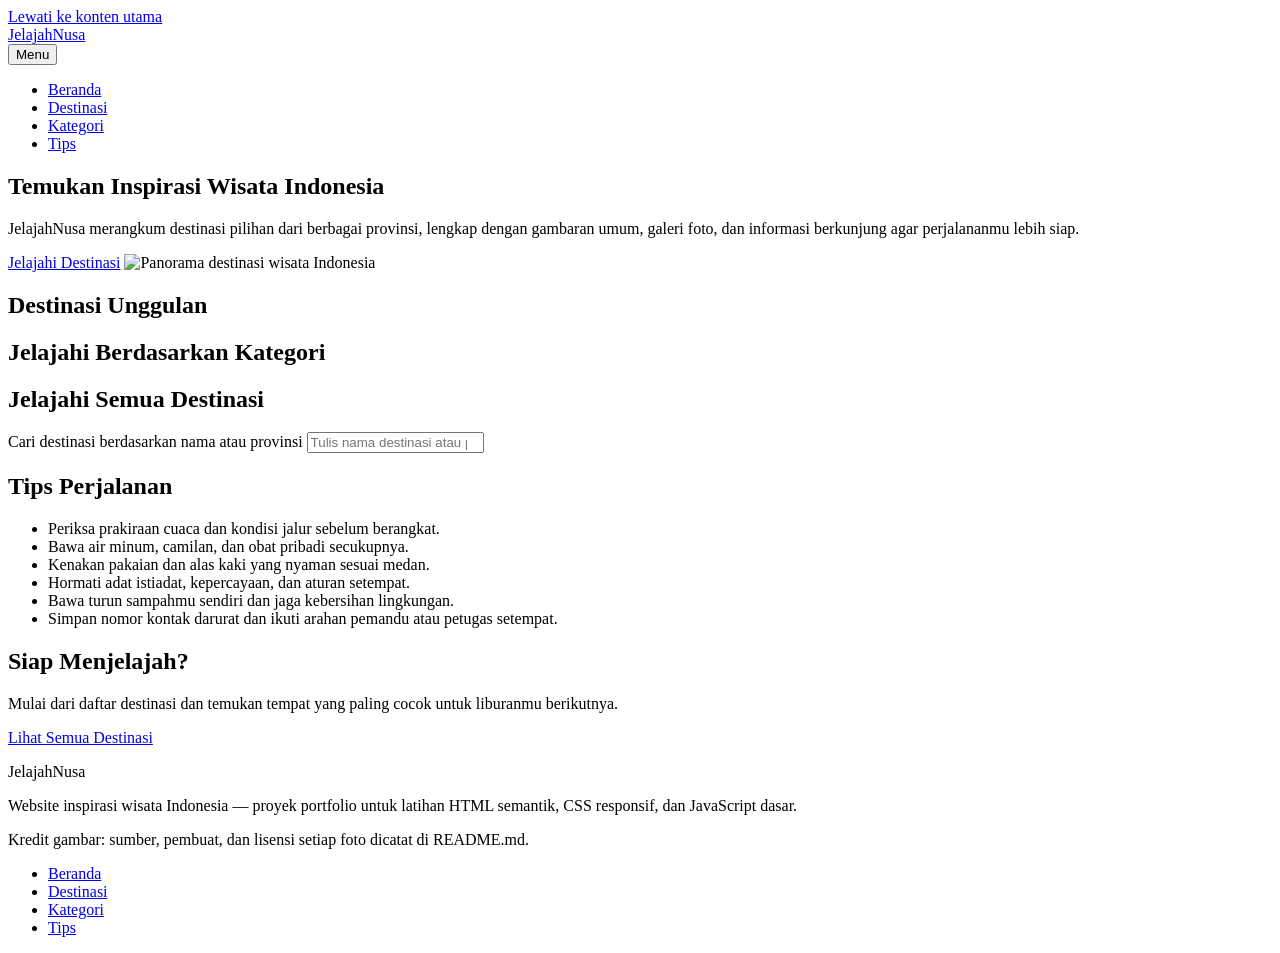
==== index.html @ 57bd0e8d "add css and js" ====
<!DOCTYPE html>
<html lang="id">
<head>
  <meta charset="UTF-8">
  <meta name="viewport" content="width=device-width, initial-scale=1">
  <title>JelajahNusa — Inspirasi Wisata Indonesia</title>
  <meta name="description" content="JelajahNusa adalah website inspirasi wisata Indonesia. Jelajahi enam destinasi pilihan, cari berdasarkan nama atau provinsi, lalu buka halaman detailnya.">
  <link rel="preconnect" href="https://fonts.googleapis.com">
  <link rel="preconnect" href="https://fonts.gstatic.com" crossorigin>
  <link href="https://fonts.googleapis.com/css2?family=Inter:wght@400;500;600&amp;family=Plus+Jakarta+Sans:wght@600;700;800&amp;display=swap" rel="stylesheet">
  <link rel="stylesheet" href="css/style.css">
</head>
<body>
  <a class="skip-link" href="#main-content">Lewati ke konten utama</a>

  <!-- ===== Header + Navigation ===== -->
  <header class="site-header">
    <a class="site-logo" href="index.html">JelajahNusa</a>

    <nav class="site-nav" aria-label="Navigasi utama">
      <button type="button" class="menu-toggle" id="menu-toggle" aria-expanded="false" aria-controls="site-menu">
        Menu
      </button>

      <ul class="site-menu" id="site-menu">
        <li><a href="index.html">Beranda</a></li>
        <li><a href="#destinasi">Destinasi</a></li>
        <li><a href="#kategori">Kategori</a></li>
        <li><a href="#tips">Tips</a></li>
      </ul>
    </nav>
  </header>

  <main id="main-content">
    <noscript>
      <p>JavaScript tidak aktif, sehingga kartu destinasi, kategori, pencarian, dan filter tidak dapat ditampilkan. Konten lain di halaman ini tetap dapat dibaca.</p>
    </noscript>

    <!-- ===== 1. Hero ===== -->
    <section class="hero" id="hero">
      <h1>Temukan Inspirasi Wisata Indonesia</h1>
      <p>JelajahNusa merangkum destinasi pilihan dari berbagai provinsi, lengkap dengan gambaran umum, galeri foto, dan informasi berkunjung agar perjalananmu lebih siap.</p>
      <a class="btn btn-primary" href="#destinasi">Jelajahi Destinasi</a>
      <!-- TODO: ganti dengan gambar hero asli (sumber & lisensi dicatat di README) saat aset tersedia -->
      <img class="hero-image" src="assets/images/hero-jelajahnusa.jpg" alt="Panorama destinasi wisata Indonesia" width="1600" height="900">
    </section>

    <!-- ===== 2. Featured Destinations ===== -->
    <section class="featured" id="featured">
      <h2>Destinasi Unggulan</h2>
      <!-- 3 kartu destinasi unggulan dirender oleh js/main.js dari data.js -->
      <div class="card-grid" id="featured-grid"></div>
    </section>

    <!-- ===== 3. Explore by Category ===== -->
    <section class="categories" id="kategori">
      <h2>Jelajahi Berdasarkan Kategori</h2>
      <!-- Tombol kategori dirender oleh js/main.js dari data.js; memilih kategori menerapkan filter pada #destinasi -->
      <ul class="category-list" id="category-list"></ul>
    </section>

    <!-- ===== 4. Explore All Destinations ===== -->
    <section class="destinations" id="destinasi">
      <h2>Jelajahi Semua Destinasi</h2>

      <form class="search-form" id="search-form" role="search" aria-label="Pencarian destinasi">
        <label for="search-input">Cari destinasi berdasarkan nama atau provinsi</label>
        <input type="search" id="search-input" name="q" placeholder="Tulis nama destinasi atau provinsi" autocomplete="off">
      </form>

      <!-- Tombol filter kategori + tombol "Semua" dirender oleh js/main.js dari data.js -->
      <ul class="filter-list" id="filter-list"></ul>

      <p class="result-count" id="result-count" aria-live="polite"></p>

      <!-- 6 kartu destinasi dirender oleh js/main.js dari data.js -->
      <div class="card-grid" id="destination-grid"></div>

      <div class="empty-state" id="empty-state" hidden>
        <p>Tidak ada destinasi yang cocok dengan pencarian atau filter kamu. Coba kata kunci lain atau atur ulang pencarian dan filter.</p>
        <button type="button" class="btn btn-secondary" id="reset-filters">Atur Ulang Pencarian dan Filter</button>
      </div>
    </section>

    <!-- ===== 5. Travel Tips ===== -->
    <section class="tips" id="tips">
      <h2>Tips Perjalanan</h2>
      <ul class="tips-list">
        <li>Periksa prakiraan cuaca dan kondisi jalur sebelum berangkat.</li>
        <li>Bawa air minum, camilan, dan obat pribadi secukupnya.</li>
        <li>Kenakan pakaian dan alas kaki yang nyaman sesuai medan.</li>
        <li>Hormati adat istiadat, kepercayaan, dan aturan setempat.</li>
        <li>Bawa turun sampahmu sendiri dan jaga kebersihan lingkungan.</li>
        <li>Simpan nomor kontak darurat dan ikuti arahan pemandu atau petugas setempat.</li>
      </ul>
    </section>

    <!-- ===== 6. Call-to-Action ===== -->
    <section class="cta">
      <h2>Siap Menjelajah?</h2>
      <p>Mulai dari daftar destinasi dan temukan tempat yang paling cocok untuk liburanmu berikutnya.</p>
      <a class="btn btn-primary" href="#destinasi">Lihat Semua Destinasi</a>
    </section>
  </main>

  <!-- ===== Footer ===== -->
  <footer class="site-footer">
    <p class="footer-brand">JelajahNusa</p>
    <p>Website inspirasi wisata Indonesia — proyek portfolio untuk latihan HTML semantik, CSS responsif, dan JavaScript dasar.</p>
    <p>Kredit gambar: sumber, pembuat, dan lisensi setiap foto dicatat di README.md.</p>

    <nav class="footer-nav" aria-label="Navigasi footer">
      <ul>
        <li><a href="index.html">Beranda</a></li>
        <li><a href="#destinasi">Destinasi</a></li>
        <li><a href="#kategori">Kategori</a></li>
        <li><a href="#tips">Tips</a></li>
      </ul>
    </nav>
  </footer>

  <script src="js/data.js"></script>
  <script src="js/main.js"></script>
</body>
</html>
---- css/style.css ----
/* ==========================================================================
   JelajahNusa — css/style.css
   TAHAP FONDASI HTML: file ini masih placeholder (belum ada styling).

   Seluruh styling akan diimplementasikan pada tahap CSS:
   token warna & font (PRD 13.1–13.2), layout & container (13.3),
   komponen (13.4), responsif 3 breakpoint (FR-029–FR-031),
   focus state, skip link, dan prefers-reduced-motion (NFR-007, NFR-015).
   ========================================================================== */
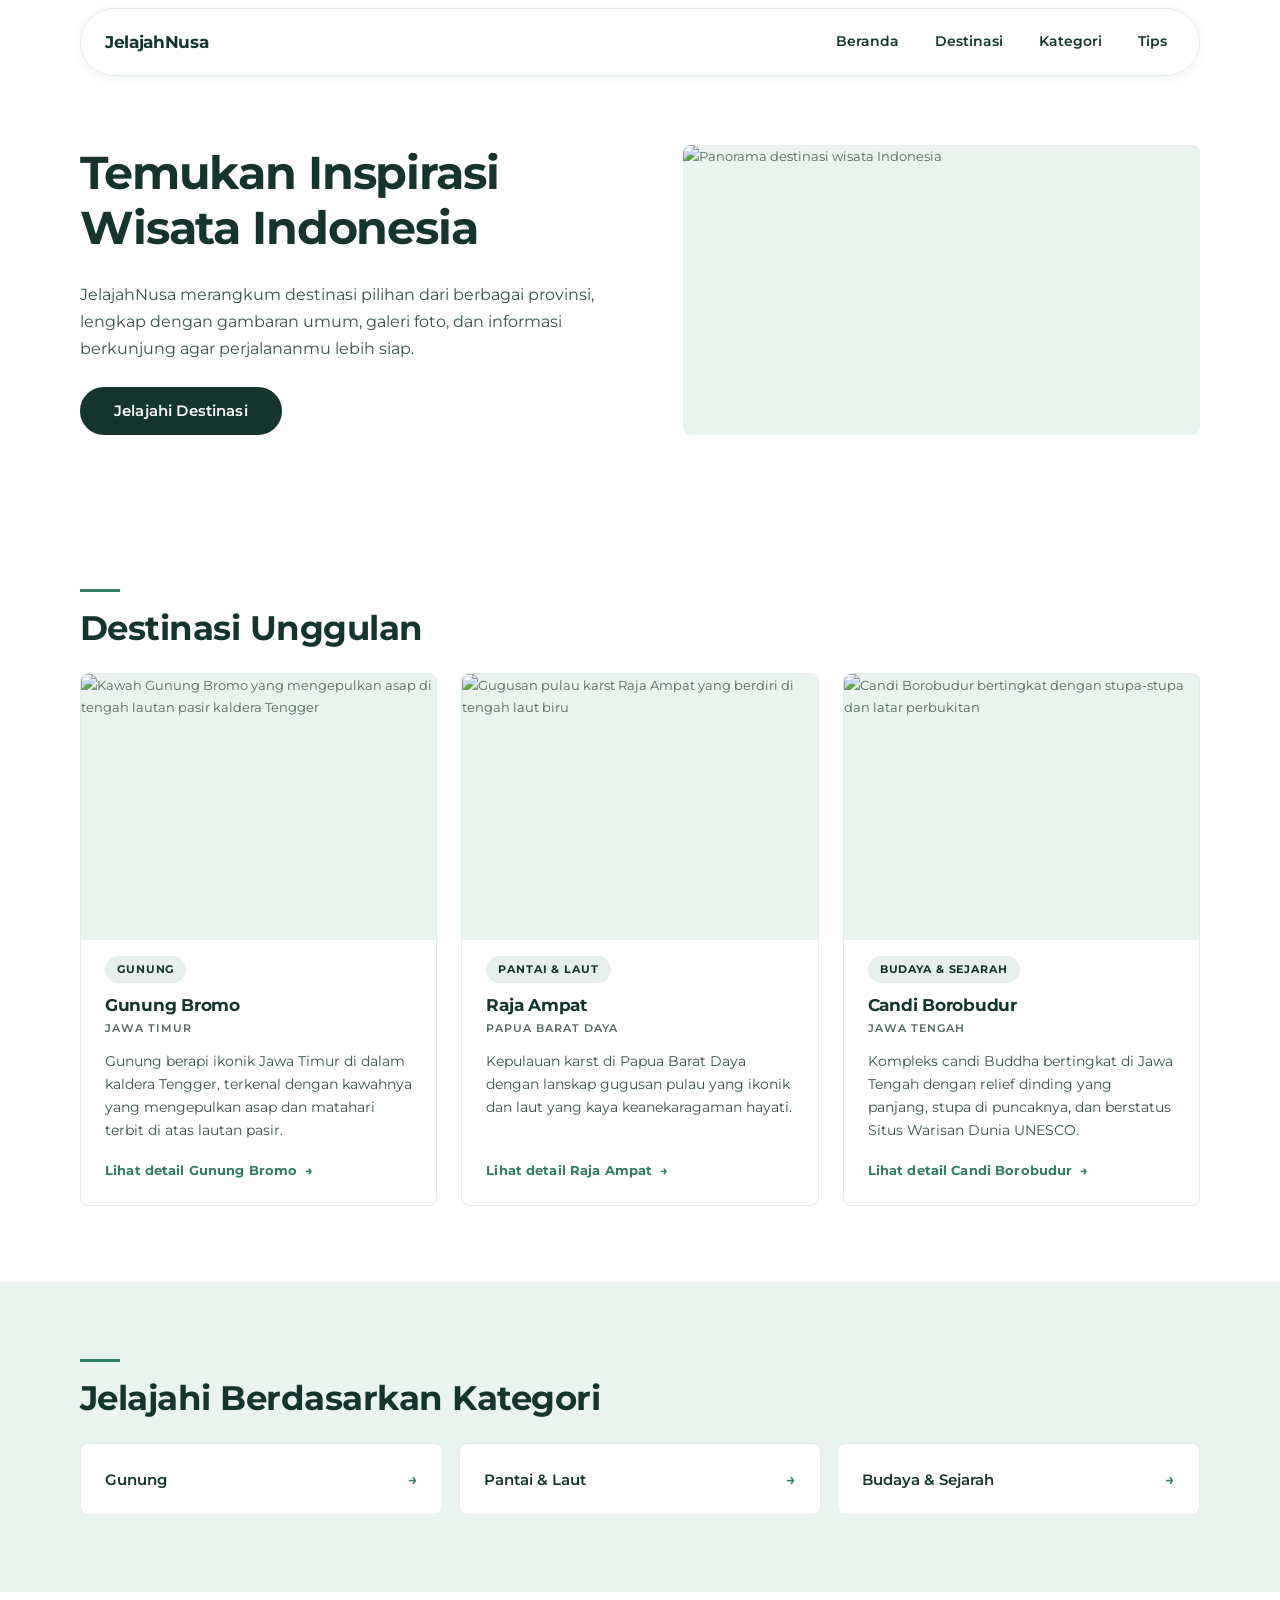
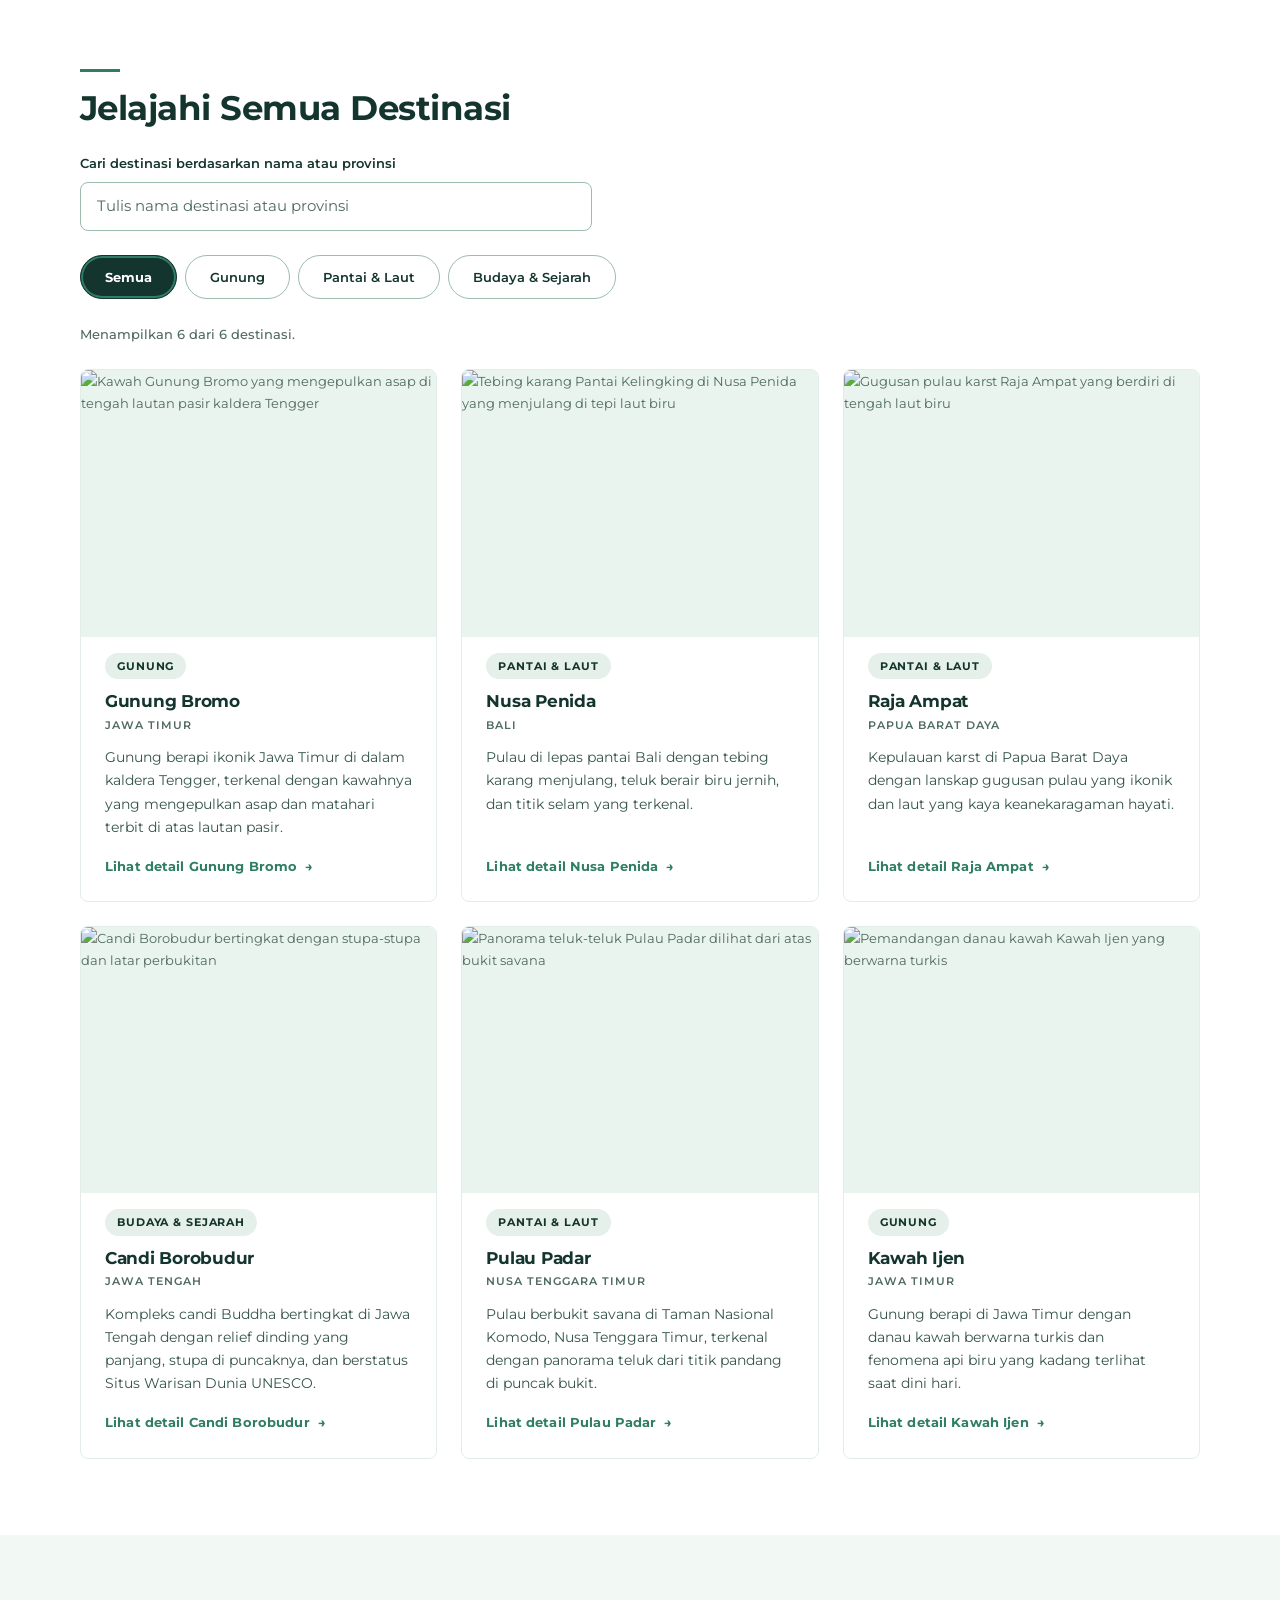
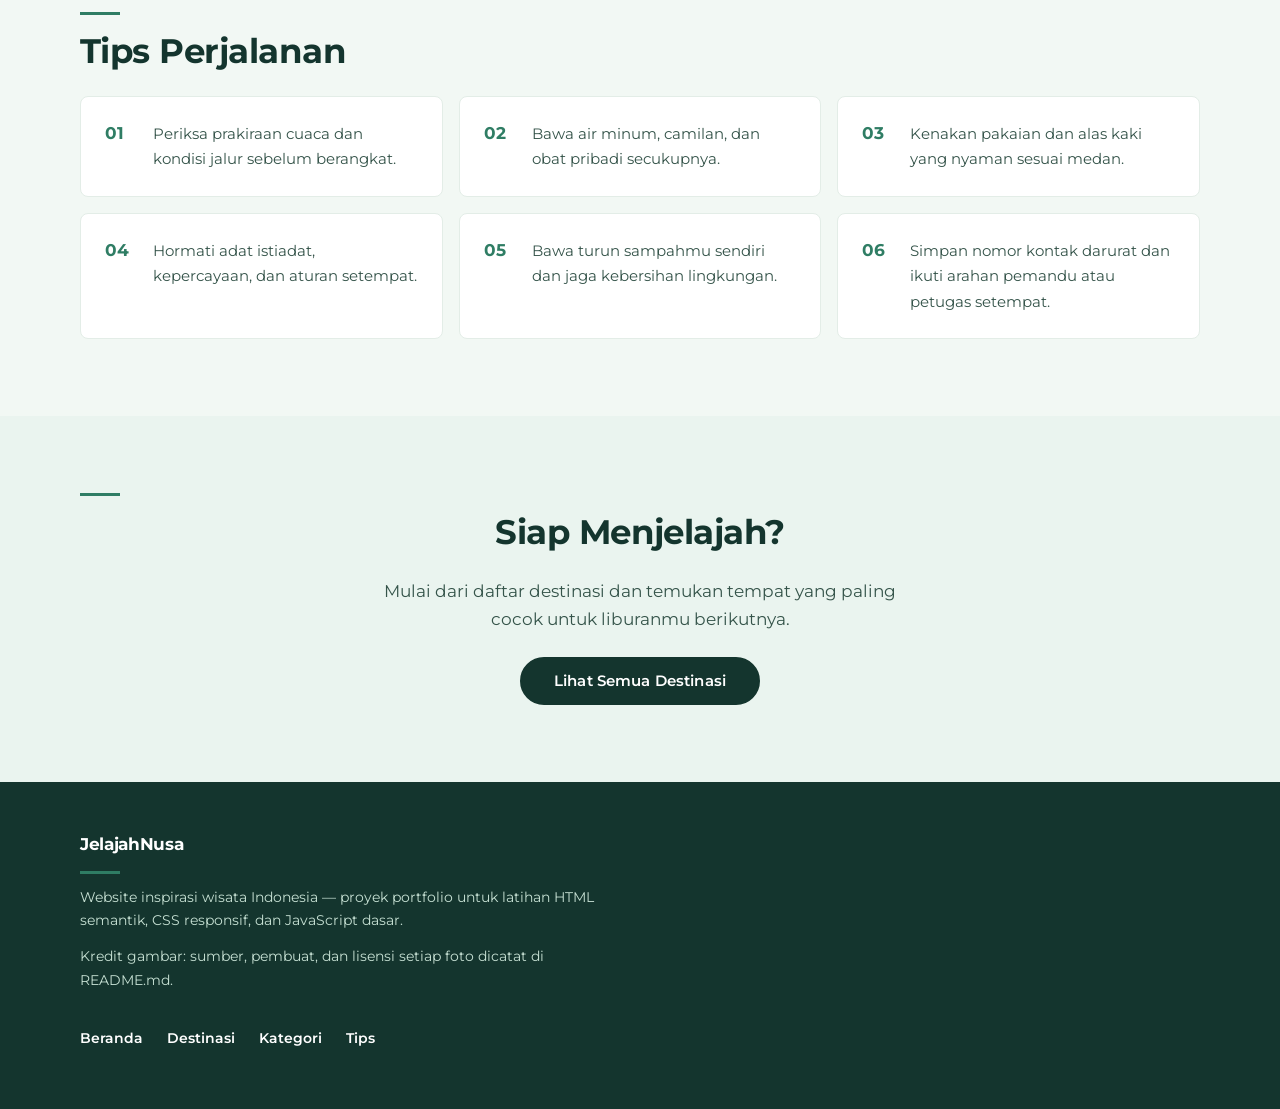
==== commit 37de9887: "add feature" ====
--- a/index.html
+++ b/index.html
@@ -7,7 +7,7 @@
   <meta name="description" content="JelajahNusa adalah website inspirasi wisata Indonesia. Jelajahi enam destinasi pilihan, cari berdasarkan nama atau provinsi, lalu buka halaman detailnya.">
   <link rel="preconnect" href="https://fonts.googleapis.com">
   <link rel="preconnect" href="https://fonts.gstatic.com" crossorigin>
-  <link href="https://fonts.googleapis.com/css2?family=Inter:wght@400;500;600&amp;family=Plus+Jakarta+Sans:wght@600;700;800&amp;display=swap" rel="stylesheet">
+  <link href="https://fonts.googleapis.com/css2?family=Montserrat:wght@400;500;600;700;800&amp;display=swap" rel="stylesheet">
   <link rel="stylesheet" href="css/style.css">
 </head>
 <body>
--- a/css/style.css
+++ b/css/style.css
@@ -1,9 +1,1255 @@
 /* ==========================================================================
    JelajahNusa — css/style.css
-   TAHAP FONDASI HTML: file ini masih placeholder (belum ada styling).
-
-   Seluruh styling akan diimplementasikan pada tahap CSS:
-   token warna & font (PRD 13.1–13.2), layout & container (13.3),
-   komponen (13.4), responsif 3 breakpoint (FR-029–FR-031),
-   focus state, skip link, dan prefers-reduced-motion (NFR-007, NFR-015).
-   ========================================================================== */
+   TAHAP 4B: penyempurnaan visual UI (white + green, Montserrat, navbar kapsul,
+   animasi masuk viewport).
+
+   Arah desain: editorial travel yang bersih dan manusiawi.
+   - Hanya putih dan hijau (berbagai nada) sebagai warna.
+   - Montserrat dipakai konsisten untuk heading, navigasi, tombol, dan isi.
+   - Radius kartu sengaja kecil (8px); bentuk kapsul hanya untuk navbar,
+     tombol, dan chip filter.
+   - Tanpa gradient, glow, glassmorphism, tilt, atau parallax.
+
+   Kontrak dengan JavaScript (nama TIDAK boleh berubah):
+   .site-menu--open, .menu-toggle, .is-active, .destination-card, .card-image,
+   .badge, .card-location, .card-description, .card-link, .card-grid,
+   .category-list, .filter-list, .search-form, .result-count, .empty-state,
+   .info-note, .gallery, .not-found, dan atribut [hidden].
+   ========================================================================== */
+
+
+/* ==========================================================================
+   1. DESIGN TOKENS
+   ========================================================================== */
+
+:root {
+  /* Warna dasar: putih + hijau */
+  --color-bg: #FFFFFF;
+  --color-surface: #FFFFFF;
+  --color-primary: #14352E;        /* hijau tua: heading, tombol utama, footer */
+  --color-primary-soft: #1E4C41;   /* hover tombol utama */
+  --color-primary-deep: #0C2620;   /* hover teks */
+  --color-accent: #2F7D64;         /* hijau aksen: garis, ring, penanda aktif */
+
+  /* Nada hijau pendukung */
+  --color-accent-soft: #E4F0E9;    /* latar badge */
+  --color-secondary-soft: #EAF4EF; /* latar section */
+  --color-tint: #F2F8F4;           /* latar section alternatif */
+
+  /* Warna teks (sudah dihitung dengan formula WCAG 2.x) */
+  --color-ink: #14352E;         /* 13.30:1 di atas #FFFFFF */
+  --color-ink-body: #35544A;    /*  8.34:1 di atas #FFFFFF */
+  --color-ink-muted: #4F6A5E;   /*  5.91:1 di atas #FFFFFF, 5.25:1 di atas #EAF4EF */
+  --color-ink-invert: #FFFFFF;        /* 13.30:1 di atas #14352E */
+  --color-ink-invert-muted: #C6E0D3; /*  9.51:1 di atas #14352E */
+  --color-focus-on-dark: #8FBFAB;    /*  6.47:1 di atas #14352E */
+
+  /* Garis */
+  --color-border: #E3EDE7;
+  --color-border-strong: #9DBCAB;
+
+  /* Tipografi: satu keluarga font untuk seluruh situs */
+  --font-sans: "Montserrat", system-ui, -apple-system, "Segoe UI", Roboto, sans-serif;
+  --fs-body: clamp(0.9375rem, 0.92rem + 0.14vw, 1.0625rem);
+  --lh-body: 1.7;
+
+  /* Layout */
+  --content-max: 70rem;              /* 1120px di dalam gutter */
+  --gutter: clamp(1rem, 4vw, 2.5rem);
+  --header-height: 4rem;
+
+  /* Spacing (kelipatan 4/8px) */
+  --space-1: 0.25rem;
+  --space-2: 0.5rem;
+  --space-3: 0.75rem;
+  --space-4: 1rem;
+  --space-5: 1.5rem;
+  --space-6: 2rem;
+  --space-7: 3rem;
+
+  /* Bentuk: kartu kecil, kapsul seperlunya */
+  --radius-sm: 4px;
+  --radius-card: 8px;
+  --radius-lg: 14px;
+  --radius-pill: 999px;
+
+  /* Bayangan sangat halus */
+  --shadow-sm: 0 1px 2px rgba(20, 53, 46, 0.05);
+  --shadow-md: 0 6px 20px rgba(20, 53, 46, 0.07);
+  --shadow-capsule: 0 2px 12px rgba(20, 53, 46, 0.06);
+
+  /* Transisi singkat */
+  --transition: 180ms ease;
+  --reveal-ease: cubic-bezier(0.22, 0.61, 0.36, 1);
+}
+
+
+/* ==========================================================================
+   2. RESET & DASAR
+   ========================================================================== */
+
+*,
+*::before,
+*::after {
+  box-sizing: border-box;
+}
+
+html {
+  -webkit-text-size-adjust: 100%;
+  scroll-behavior: smooth;
+}
+
+body {
+  margin: 0;
+  background-color: var(--color-bg);
+  color: var(--color-ink-body);
+  font-family: var(--font-sans);
+  font-size: var(--fs-body);
+  line-height: var(--lh-body);
+  font-weight: 400;
+  -webkit-font-smoothing: antialiased;
+  overflow-wrap: break-word;
+}
+
+/* Atribut hidden harus menang atas display komponen. */
+[hidden] {
+  display: none !important;
+}
+
+img {
+  max-width: 100%;
+  display: block;
+}
+
+figure {
+  margin: 0;
+}
+
+a {
+  color: var(--color-primary);
+  text-decoration-thickness: 1px;
+  text-underline-offset: 3px;
+  transition: color var(--transition);
+}
+
+a:hover {
+  color: var(--color-primary-deep);
+}
+
+p:last-child {
+  margin-bottom: 0;
+}
+
+
+/* ==========================================================================
+   3. TIPOGRAFI
+   ========================================================================== */
+
+h1,
+h2,
+h3,
+h4 {
+  font-family: var(--font-sans);
+  color: var(--color-ink);
+  line-height: 1.2;
+  letter-spacing: -0.015em;
+  margin: 0 0 var(--space-3);
+  overflow-wrap: break-word;
+}
+
+h1 {
+  font-size: clamp(1.875rem, 1.25rem + 2.6vw, 2.875rem);
+  font-weight: 700;
+  letter-spacing: -0.025em;
+}
+
+h2 {
+  font-size: clamp(1.5rem, 1.22rem + 1.35vw, 2.125rem);
+  font-weight: 700;
+}
+
+h3 {
+  font-size: 1.1875rem;
+  font-weight: 700;
+}
+
+p {
+  margin: 0 0 var(--space-4);
+}
+
+/* Garis aksen pendek di atas judul section. */
+main section > h2:first-of-type {
+  margin-bottom: var(--space-5);
+}
+
+main section > h2:first-of-type::before {
+  content: "";
+  display: block;
+  width: 2.5rem;
+  height: 3px;
+  margin-bottom: var(--space-4);
+  background-color: var(--color-accent);
+}
+
+noscript {
+  display: block;
+  max-width: 60ch;
+  margin: var(--space-5) auto 0;
+  padding: var(--space-4) var(--space-5);
+  border: 1px solid var(--color-border-strong);
+  border-radius: var(--radius-card);
+  background-color: var(--color-surface);
+  color: var(--color-ink-body);
+}
+
+
+/* ==========================================================================
+   4. LAYOUT: CONTAINER & SECTION
+   ========================================================================== */
+
+main section,
+.site-footer {
+  /* Konten terpusat; latar section tetap bisa full-bleed. */
+  padding-inline: max(var(--gutter), calc((100% - var(--content-max)) / 2));
+}
+
+main section {
+  padding-block: clamp(2.75rem, 6vw, 5.5rem);
+  scroll-margin-top: calc(var(--header-height) + var(--space-4));
+}
+
+/* Latar section: hanya putih dan hijau muda. */
+.categories,
+.gallery-section,
+.cta {
+  background-color: var(--color-secondary-soft);
+}
+
+.tips,
+.related {
+  background-color: var(--color-tint);
+}
+
+
+/* ==========================================================================
+   5. FOCUS STATE & SKIP LINK
+   ========================================================================== */
+
+.skip-link {
+  position: absolute;
+  left: var(--space-4);
+  top: var(--space-4);
+  z-index: 100;
+  transform: translateY(-250%);
+  padding: var(--space-3) var(--space-4);
+  border-radius: var(--radius-card);
+  background-color: var(--color-primary);
+  color: var(--color-ink-invert);
+  font-weight: 600;
+  text-decoration: none;
+  transition: transform var(--transition);
+}
+
+.skip-link:focus {
+  transform: translateY(0);
+  color: var(--color-ink-invert);
+}
+
+/* Hanya fokus keyboard yang diberi indikator (outline tidak pernah dihapus). */
+:focus-visible {
+  outline: 3px solid var(--color-primary);
+  outline-offset: 3px;
+  border-radius: 2px;
+}
+
+/* Di atas latar hijau tua, outline memakai hijau muda (6.47:1). */
+.site-footer :focus-visible,
+.skip-link:focus-visible {
+  outline-color: var(--color-focus-on-dark);
+}
+
+
+/* ==========================================================================
+   6. KOMPONEN: TOMBOL
+   ========================================================================== */
+
+.btn {
+  display: inline-flex;
+  align-items: center;
+  justify-content: center;
+  gap: var(--space-2);
+  min-height: 48px;
+  padding: var(--space-3) var(--space-6);
+  border: 2px solid transparent;
+  border-radius: var(--radius-pill);
+  font-family: var(--font-sans);
+  font-size: 0.9375rem;
+  font-weight: 600;
+  letter-spacing: 0.01em;
+  line-height: 1.2;
+  text-align: center;
+  text-decoration: none;
+  cursor: pointer;
+  transition: background-color var(--transition), color var(--transition),
+    border-color var(--transition);
+}
+
+.btn-primary {
+  background-color: var(--color-primary);
+  border-color: var(--color-primary);
+  color: var(--color-ink-invert);
+}
+
+.btn-primary:hover {
+  background-color: var(--color-primary-soft);
+  border-color: var(--color-primary-soft);
+  color: var(--color-ink-invert);
+}
+
+.btn-secondary {
+  background-color: transparent;
+  border-color: var(--color-primary);
+  color: var(--color-primary);
+}
+
+.btn-secondary:hover {
+  background-color: var(--color-primary);
+  color: var(--color-ink-invert);
+}
+
+.btn:active {
+  transform: translateY(1px);
+}
+
+
+/* ==========================================================================
+   7. NAVBAR KAPSUL
+   ========================================================================== */
+
+.site-header {
+  position: sticky;
+  top: var(--space-2);
+  z-index: 50;
+  display: flex;
+  align-items: center;
+  justify-content: space-between;
+  gap: var(--space-4);
+  min-height: var(--header-height);
+  /* Mengambang: jarak dari tepi layar, sejajar dengan konten halaman. */
+  margin-inline: max(var(--gutter), calc((100% - var(--content-max)) / 2));
+  padding-inline: var(--space-3) var(--space-2);
+  background-color: var(--color-bg);
+  border: 1px solid var(--color-border);
+  border-radius: var(--radius-pill);
+  box-shadow: var(--shadow-capsule);
+}
+
+.site-logo {
+  display: inline-flex;
+  align-items: center;
+  gap: var(--space-2);
+  min-height: 44px;
+  padding-left: var(--space-3);
+  font-family: var(--font-sans);
+  font-size: 1.0625rem;
+  font-weight: 700;
+  letter-spacing: -0.02em;
+  color: var(--color-primary);
+  text-decoration: none;
+  transition: color var(--transition);
+}
+
+.site-logo:hover {
+  color: var(--color-accent);
+}
+
+/* Tombol buka/tutup menu (mobile). */
+.menu-toggle {
+  min-height: 44px;
+  padding: var(--space-2) var(--space-5);
+  border: 1px solid var(--color-border-strong);
+  border-radius: var(--radius-pill);
+  background-color: var(--color-surface);
+  color: var(--color-primary);
+  font-family: var(--font-sans);
+  font-size: 0.875rem;
+  font-weight: 600;
+  letter-spacing: 0.02em;
+  cursor: pointer;
+  transition: background-color var(--transition), color var(--transition),
+    border-color var(--transition);
+}
+
+.menu-toggle:hover {
+  border-color: var(--color-accent);
+  color: var(--color-accent);
+}
+
+.menu-toggle[aria-expanded="true"] {
+  background-color: var(--color-primary);
+  border-color: var(--color-primary);
+  color: var(--color-ink-invert);
+}
+
+.site-nav {
+  display: flex;
+  align-items: center;
+  gap: var(--space-2);
+}
+
+/* Panel menu mobile: disembunyikan default, dibuka class dari JavaScript. */
+.site-menu {
+  position: absolute;
+  top: calc(100% + 8px);
+  inset-inline: var(--space-2);
+  z-index: 40;
+  display: none;
+  flex-direction: column;
+  gap: var(--space-1);
+  margin: 0;
+  padding: var(--space-3);
+  list-style: none;
+  background-color: var(--color-bg);
+  border: 1px solid var(--color-border);
+  border-radius: var(--radius-lg);
+  box-shadow: var(--shadow-md);
+}
+
+.site-menu--open {
+  display: flex;
+}
+
+.site-menu a {
+  display: flex;
+  align-items: center;
+  min-height: 44px;
+  padding: var(--space-2) var(--space-4);
+  border-radius: var(--radius-card);
+  font-family: var(--font-sans);
+  font-size: 0.9375rem;
+  font-weight: 600;
+  color: var(--color-primary);
+  text-decoration: none;
+  transition: background-color var(--transition), color var(--transition);
+}
+
+.site-menu a:hover {
+  background-color: var(--color-secondary-soft);
+  color: var(--color-accent);
+}
+
+
+/* ==========================================================================
+   8. HERO BERANDA
+   ========================================================================== */
+
+.hero {
+  display: grid;
+  gap: var(--space-5);
+  grid-template-columns: 1fr;
+  grid-template-areas:
+    "title"
+    "text"
+    "cta"
+    "image";
+  align-content: start;
+}
+
+.hero h1 {
+  grid-area: title;
+  max-width: 18ch;
+  margin-bottom: 0;
+}
+
+.hero p {
+  grid-area: text;
+  max-width: 52ch;
+  margin-bottom: 0;
+  font-size: 1rem;
+}
+
+.hero .btn {
+  grid-area: cta;
+  justify-self: start;
+}
+
+.hero-image {
+  grid-area: image;
+  width: 100%;
+  height: auto;
+  aspect-ratio: 16 / 9;
+  object-fit: cover;
+  border-radius: var(--radius-card);
+  background-color: var(--color-secondary-soft);
+  color: var(--color-ink-muted);
+  font-size: 0.8125rem;
+}
+
+
+/* ==========================================================================
+   9. KARTU DESTINASI
+   ========================================================================== */
+
+.card-grid {
+  display: grid;
+  grid-template-columns: 1fr;
+  gap: var(--space-5);
+}
+
+.destination-card {
+  display: flex;
+  flex-direction: column;
+  overflow: hidden;
+  background-color: var(--color-surface);
+  border: 1px solid var(--color-border);
+  border-radius: var(--radius-card);
+  transition: border-color var(--transition), box-shadow var(--transition),
+    transform var(--transition);
+}
+
+.destination-card:hover {
+  transform: translateY(-3px);
+  border-color: var(--color-border-strong);
+  box-shadow: var(--shadow-md);
+}
+
+.card-image {
+  width: 100%;
+  height: auto;
+  aspect-ratio: 4 / 3;
+  object-fit: cover;
+  background-color: var(--color-secondary-soft);
+  color: var(--color-ink-muted);
+  font-size: 0.8125rem;
+}
+
+.badge {
+  align-self: flex-start;
+  justify-self: start;   /* badge juga dipakai di dalam grid hero detail */
+  display: inline-flex;
+  align-items: center;
+  margin: var(--space-4) var(--space-5) 0;
+  padding: var(--space-1) var(--space-3);
+  border-radius: var(--radius-pill);
+  background-color: var(--color-accent-soft);
+  color: var(--color-primary);
+  font-size: 0.6875rem;
+  font-weight: 700;
+  letter-spacing: 0.08em;
+  line-height: 1.7;
+  text-transform: uppercase;
+  white-space: nowrap;
+}
+
+#destination-category {
+  grid-area: cat;
+  margin: 0;
+  padding: var(--space-1) var(--space-4);
+}
+
+.destination-card > h3 {
+  margin: var(--space-3) var(--space-5) 0;
+  font-size: 1.0625rem;
+}
+
+.card-location {
+  margin: var(--space-1) var(--space-5) 0;
+  color: var(--color-ink-muted);
+  font-size: 0.6875rem;
+  font-weight: 600;
+  letter-spacing: 0.09em;
+  text-transform: uppercase;
+}
+
+.card-description {
+  margin: var(--space-3) var(--space-5) 0;
+  font-size: 0.875rem;
+  line-height: 1.65;
+}
+
+.card-link {
+  display: inline-flex;
+  align-items: center;
+  gap: var(--space-2);
+  margin: auto var(--space-5) 0;   /* tautan rata bawah kartu */
+  padding: var(--space-4) 0 var(--space-5);
+  align-self: flex-start;
+  font-family: var(--font-sans);
+  font-size: 0.8125rem;
+  font-weight: 700;
+  letter-spacing: 0.01em;
+  text-decoration: none;
+  color: var(--color-accent);
+}
+
+.card-link::after {
+  content: "\2192";
+  transition: transform var(--transition);
+}
+
+.card-link:hover {
+  color: var(--color-primary);
+  text-decoration: underline;
+}
+
+.card-link:hover::after {
+  transform: translateX(3px);
+}
+
+
+/* ==========================================================================
+   10. KATEGORI
+   ========================================================================== */
+
+.category-list {
+  display: grid;
+  grid-template-columns: 1fr;
+  gap: var(--space-4);
+  margin: 0;
+  padding: 0;
+  list-style: none;
+}
+
+.category-list button {
+  display: flex;
+  align-items: center;
+  justify-content: space-between;
+  gap: var(--space-4);
+  width: 100%;
+  min-height: 72px;
+  padding: var(--space-4) var(--space-5);
+  border: 1px solid var(--color-border);
+  border-radius: var(--radius-card);
+  background-color: var(--color-surface);
+  color: var(--color-primary);
+  font-family: var(--font-sans);
+  font-size: 0.9375rem;
+  font-weight: 600;
+  text-align: left;
+  cursor: pointer;
+  transition: background-color var(--transition), border-color var(--transition),
+    color var(--transition);
+}
+
+.category-list button::after {
+  content: "\2192";
+  font-size: 1rem;
+  color: var(--color-accent);
+  transition: transform var(--transition);
+}
+
+.category-list button:hover {
+  background-color: var(--color-primary);
+  border-color: var(--color-primary);
+  color: var(--color-ink-invert);
+}
+
+.category-list button:hover::after {
+  transform: translateX(3px);
+  color: var(--color-ink-invert);
+}
+
+/* Status aktif ditandai warna + bobot + garis (bukan hanya warna). */
+.category-list button[aria-pressed="true"] {
+  background-color: var(--color-primary);
+  border-color: var(--color-primary);
+  color: var(--color-ink-invert);
+  font-weight: 700;
+  box-shadow: inset 0 0 0 2px var(--color-accent);
+}
+
+.category-list button[aria-pressed="true"]::after {
+  color: var(--color-ink-invert);
+}
+
+
+/* ==========================================================================
+   11. PENCARIAN, FILTER, HASIL & EMPTY STATE
+   ========================================================================== */
+
+.search-form {
+  display: grid;
+  gap: var(--space-2);
+  max-width: 32rem;
+  margin-bottom: var(--space-5);
+}
+
+.search-form label {
+  font-family: var(--font-sans);
+  font-size: 0.8125rem;
+  font-weight: 600;
+  color: var(--color-ink);
+}
+
+.search-form input {
+  width: 100%;
+  min-height: 48px;
+  padding: var(--space-3) var(--space-4);
+  border: 1px solid var(--color-border-strong);
+  border-radius: var(--radius-card);
+  background-color: var(--color-surface);
+  color: var(--color-ink);
+  font-family: var(--font-sans);
+  font-size: 0.9375rem;
+  line-height: 1.5;
+  transition: border-color var(--transition);
+  -webkit-appearance: none;
+  appearance: none;
+}
+
+.search-form input::placeholder {
+  color: var(--color-ink-muted);
+  opacity: 1;
+}
+
+.search-form input:hover {
+  border-color: var(--color-accent);
+}
+
+.filter-list {
+  display: flex;
+  flex-wrap: wrap;
+  gap: var(--space-2);
+  margin: 0 0 var(--space-5);
+  padding: 0;
+  list-style: none;
+}
+
+.filter-list button {
+  min-height: 44px;
+  padding: var(--space-2) var(--space-5);
+  border: 1px solid var(--color-border-strong);
+  border-radius: var(--radius-pill);
+  background-color: var(--color-surface);
+  color: var(--color-primary);
+  font-family: var(--font-sans);
+  font-size: 0.8125rem;
+  font-weight: 600;
+  cursor: pointer;
+  transition: background-color var(--transition), border-color var(--transition),
+    color var(--transition);
+}
+
+.filter-list button:hover {
+  background-color: var(--color-secondary-soft);
+  border-color: var(--color-accent);
+  color: var(--color-accent);
+}
+
+.filter-list button.is-active,
+.filter-list button[aria-pressed="true"] {
+  background-color: var(--color-primary);
+  border-color: var(--color-primary);
+  color: var(--color-ink-invert);
+  font-weight: 700;
+  box-shadow: inset 0 0 0 2px var(--color-accent);
+}
+
+.result-count {
+  margin: 0 0 var(--space-5);
+  color: var(--color-ink-muted);
+  font-size: 0.8125rem;
+  font-weight: 500;
+}
+
+.empty-state {
+  display: flex;
+  flex-direction: column;
+  align-items: center;
+  gap: var(--space-4);
+  padding: var(--space-7) var(--space-5);
+  border: 1px dashed var(--color-border-strong);
+  border-radius: var(--radius-lg);
+  background-color: var(--color-surface);
+  text-align: center;
+}
+
+.empty-state p {
+  max-width: 46ch;
+  margin-bottom: 0;
+}
+
+
+/* ==========================================================================
+   12. TIPS PERJALANAN
+   ========================================================================== */
+
+.tips-list {
+  display: grid;
+  grid-template-columns: 1fr;
+  gap: var(--space-4);
+  margin: 0;
+  padding: 0;
+  list-style: none;
+  counter-reset: tips;
+}
+
+.tips-list li {
+  display: grid;
+  grid-template-columns: 2.25rem minmax(0, 1fr);
+  column-gap: var(--space-3);
+  counter-increment: tips;
+  padding: var(--space-5);
+  background-color: var(--color-surface);
+  border: 1px solid var(--color-border);
+  border-radius: var(--radius-card);
+  color: var(--color-ink-body);
+  font-size: 0.9375rem;
+  transition: border-color var(--transition);
+}
+
+.tips-list li:hover {
+  border-color: var(--color-border-strong);
+}
+
+.tips-list li::before {
+  content: counter(tips, decimal-leading-zero);
+  font-family: var(--font-sans);
+  font-size: 1.0625rem;
+  font-weight: 700;
+  color: var(--color-accent);
+  line-height: 1.45;
+}
+
+
+/* ==========================================================================
+   13. CALL TO ACTION
+   ========================================================================== */
+
+.cta {
+  text-align: center;
+}
+
+.cta h2 {
+  margin-bottom: var(--space-3);
+}
+
+.cta p {
+  max-width: 50ch;
+  margin: 0 auto var(--space-5);
+}
+
+
+/* ==========================================================================
+   14. FOOTER
+   ========================================================================== */
+
+.site-footer {
+  padding-block: var(--space-7);
+  background-color: var(--color-primary);
+  color: var(--color-ink-invert-muted);
+  font-size: 0.875rem;
+}
+
+.site-footer p {
+  max-width: 60ch;
+  margin-bottom: var(--space-3);
+}
+
+.footer-brand {
+  font-family: var(--font-sans);
+  font-size: 1.0625rem;
+  font-weight: 700;
+  letter-spacing: -0.02em;
+  color: var(--color-ink-invert);
+}
+
+.footer-brand::after {
+  content: "";
+  display: block;
+  width: 2.5rem;
+  height: 3px;
+  margin-top: var(--space-3);
+  background-color: var(--color-accent);
+}
+
+.footer-nav ul {
+  display: flex;
+  flex-wrap: wrap;
+  gap: var(--space-2) var(--space-5);
+  margin: var(--space-5) 0 0;
+  padding: 0;
+  list-style: none;
+}
+
+.footer-nav a {
+  display: inline-flex;
+  align-items: center;
+  min-height: 44px;
+  color: var(--color-ink-invert);
+  font-weight: 600;
+  text-decoration: none;
+}
+
+.footer-nav a:hover {
+  color: var(--color-focus-on-dark);
+  text-decoration: underline;
+}
+
+
+/* ==========================================================================
+   15. HALAMAN DETAIL DESTINASI
+   ========================================================================== */
+
+.destination-hero {
+  display: grid;
+  gap: var(--space-5);
+  grid-template-columns: 1fr;
+  grid-template-areas:
+    "image"
+    "cat"
+    "title"
+    "loc"
+    "text";
+  align-content: start;
+}
+
+.destination-hero-image {
+  grid-area: image;
+  width: 100%;
+  height: auto;
+  aspect-ratio: 16 / 9;
+  object-fit: cover;
+  border-radius: var(--radius-card);
+  background-color: var(--color-secondary-soft);
+  color: var(--color-ink-muted);
+  font-size: 0.8125rem;
+}
+
+.destination-hero h1 {
+  grid-area: title;
+  margin-bottom: 0;
+}
+
+.destination-location {
+  grid-area: loc;
+  margin: 0;
+  color: var(--color-ink-muted);
+  font-family: var(--font-sans);
+  font-size: 0.75rem;
+  font-weight: 600;
+  letter-spacing: 0.12em;
+  text-transform: uppercase;
+}
+
+.destination-short-description {
+  grid-area: text;
+  margin: 0;
+  max-width: 54ch;
+  font-size: 1rem;
+}
+
+.overview h3,
+.travel-info h3 {
+  margin: var(--space-6) 0 var(--space-3);
+  font-size: 1.0625rem;
+}
+
+#destination-description {
+  max-width: 68ch;
+}
+
+.overview ul,
+.travel-info ul {
+  max-width: 68ch;
+  margin: 0;
+  padding: 0;
+  list-style: none;
+}
+
+.overview li,
+.travel-info li {
+  position: relative;
+  padding: var(--space-2) 0 var(--space-2) var(--space-5);
+}
+
+.overview li::before,
+.travel-info li::before {
+  content: "";
+  position: absolute;
+  left: 0;
+  top: 0.78em;
+  width: 0.4375rem;
+  height: 0.4375rem;
+  border-radius: 1px;
+  background-color: var(--color-accent);
+}
+
+.gallery {
+  display: grid;
+  grid-template-columns: 1fr;
+  gap: var(--space-5);
+}
+
+.gallery figure {
+  overflow: hidden;
+  background-color: var(--color-surface);
+  border: 1px solid var(--color-border);
+  border-radius: var(--radius-card);
+}
+
+.gallery img {
+  width: 100%;
+  height: auto;
+  aspect-ratio: 4 / 3;
+  object-fit: cover;
+  background-color: var(--color-secondary-soft);
+  color: var(--color-ink-muted);
+  font-size: 0.8125rem;
+}
+
+.gallery figcaption {
+  padding: var(--space-3) var(--space-4) var(--space-4);
+  color: var(--color-ink-muted);
+  font-size: 0.8125rem;
+  font-weight: 500;
+}
+
+.info-note {
+  max-width: 68ch;
+  margin: var(--space-6) 0 0;
+  padding: var(--space-4) var(--space-5);
+  border-left: 3px solid var(--color-accent);
+  border-radius: 0 var(--radius-card) var(--radius-card) 0;
+  background-color: var(--color-surface);
+  font-size: 0.875rem;
+}
+
+.back-link {
+  padding-block: var(--space-6) var(--space-7);
+}
+
+.back-link a {
+  display: inline-flex;
+  align-items: center;
+  gap: var(--space-2);
+  min-height: 44px;
+  font-weight: 700;
+  text-decoration: none;
+}
+
+.back-link a::before {
+  content: "\2190";
+  transition: transform var(--transition);
+}
+
+.back-link a:hover {
+  text-decoration: underline;
+  color: var(--color-accent);
+}
+
+.back-link a:hover::before {
+  transform: translateX(-3px);
+}
+
+.not-found {
+  max-width: 44rem;
+  margin-inline: auto;
+  padding-block: clamp(3rem, 8vw, 6rem);
+  text-align: center;
+}
+
+.not-found h1 {
+  margin-bottom: var(--space-4);
+}
+
+.not-found p {
+  max-width: 50ch;
+  margin: 0 auto var(--space-6);
+}
+
+
+/* ==========================================================================
+   16. ANIMASI MASUK VIEWPORT
+   Hanya aktif bila JavaScript menandai <html class="has-js-reveal">.
+   Tanpa JavaScript / tanpa IntersectionObserver, semua konten tetap terlihat.
+   ========================================================================== */
+
+.reveal {
+  --reveal-delay: 0ms;
+  transition: opacity 620ms var(--reveal-ease), transform 620ms var(--reveal-ease);
+  transition-delay: var(--reveal-delay);
+}
+
+.has-js-reveal .reveal {
+  opacity: 0;
+  transform: translateY(20px);
+}
+
+.has-js-reveal .reveal.is-visible {
+  opacity: 1;
+  transform: none;
+}
+
+/* Stagger ringan antar kartu / item tips (maksimal 6 langkah). */
+.card-grid > .reveal:nth-child(1),
+.tips-list > .reveal:nth-child(1) { --reveal-delay: 0ms; }
+.card-grid > .reveal:nth-child(2),
+.tips-list > .reveal:nth-child(2) { --reveal-delay: 70ms; }
+.card-grid > .reveal:nth-child(3),
+.tips-list > .reveal:nth-child(3) { --reveal-delay: 140ms; }
+.card-grid > .reveal:nth-child(4),
+.tips-list > .reveal:nth-child(4) { --reveal-delay: 210ms; }
+.card-grid > .reveal:nth-child(5),
+.tips-list > .reveal:nth-child(5) { --reveal-delay: 280ms; }
+.card-grid > .reveal:nth-child(6),
+.tips-list > .reveal:nth-child(6) { --reveal-delay: 350ms; }
+
+
+/* ==========================================================================
+   17. RESPONSIF — 600px (tablet) & 1024px (desktop)
+   ========================================================================== */
+
+@media (min-width: 600px) {
+  :root {
+    --header-height: 4.25rem;
+  }
+
+  .hero {
+    grid-template-columns: minmax(0, 1fr) minmax(0, 1fr);
+    grid-template-areas:
+      "title image"
+      "text  image"
+      "cta   image";
+    gap: var(--space-5) var(--space-6);
+    align-items: center;
+  }
+
+  .hero h1 {
+    max-width: 15ch;
+  }
+
+  .card-grid,
+  .gallery {
+    grid-template-columns: repeat(2, minmax(0, 1fr));
+  }
+
+  .category-list {
+    grid-template-columns: repeat(2, minmax(0, 1fr));
+  }
+
+  .tips-list {
+    grid-template-columns: repeat(2, minmax(0, 1fr));
+  }
+
+  .destination-hero {
+    grid-template-columns: minmax(0, 1.1fr) minmax(0, 0.9fr);
+    grid-template-areas:
+      "image cat"
+      "image title"
+      "image loc"
+      "image text";
+    column-gap: var(--space-6);
+  }
+}
+
+@media (min-width: 1024px) {
+  .card-grid,
+  .gallery {
+    grid-template-columns: repeat(3, minmax(0, 1fr));
+  }
+
+  .category-list {
+    grid-template-columns: repeat(3, minmax(0, 1fr));
+  }
+
+  .tips-list {
+    grid-template-columns: repeat(3, minmax(0, 1fr));
+  }
+
+  .hero {
+    grid-template-columns: minmax(0, 1.05fr) minmax(0, 0.95fr);
+  }
+
+  /* Desktop: tombol menu disembunyikan, navigasi tampil_inline. */
+  .menu-toggle {
+    display: none;
+  }
+
+  .site-nav {
+    padding-right: var(--space-2);
+  }
+
+  .site-menu {
+    position: static;
+    display: flex;
+    flex-direction: row;
+    align-items: center;
+    gap: var(--space-1);
+    inset-inline: auto;
+    margin: 0;
+    padding: 0;
+    background-color: transparent;
+    border: 0;
+    border-radius: 0;
+    box-shadow: none;
+  }
+
+  .site-menu--open {
+    display: flex;
+  }
+
+  .site-menu a {
+    position: relative;
+    min-height: 44px;
+    padding: var(--space-2) var(--space-4);
+    font-size: 0.875rem;
+  }
+
+  .site-menu a::after {
+    content: "";
+    position: absolute;
+    left: var(--space-4);
+    right: var(--space-4);
+    bottom: 6px;
+    height: 2px;
+    background-color: var(--color-accent);
+    transform: scaleX(0);
+    transform-origin: left;
+    transition: transform var(--transition);
+  }
+
+  .site-menu a:hover {
+    background-color: transparent;
+    color: var(--color-accent);
+  }
+
+  .site-menu a:hover::after {
+    transform: scaleX(1);
+  }
+}
+
+
+/* ==========================================================================
+   18. GERAK TERBATAS & REDUCED MOTION
+   ========================================================================== */
+
+@media (prefers-reduced-motion: reduce) {
+  html {
+    scroll-behavior: auto;
+  }
+
+  /* Konten langsung tampil tanpa animasi. */
+  .has-js-reveal .reveal {
+    opacity: 1;
+    transform: none;
+    transition: none;
+  }
+
+  *,
+  *::before,
+  *::after {
+    animation-duration: 0.01ms !important;
+    animation-iteration-count: 1 !important;
+    transition-duration: 0.01ms !important;
+    scroll-behavior: auto !important;
+  }
+
+  .destination-card:hover,
+  .btn:active,
+  .card-link:hover::after,
+  .category-list button:hover::after,
+  .back-link a:hover::before {
+    transform: none;
+  }
+}
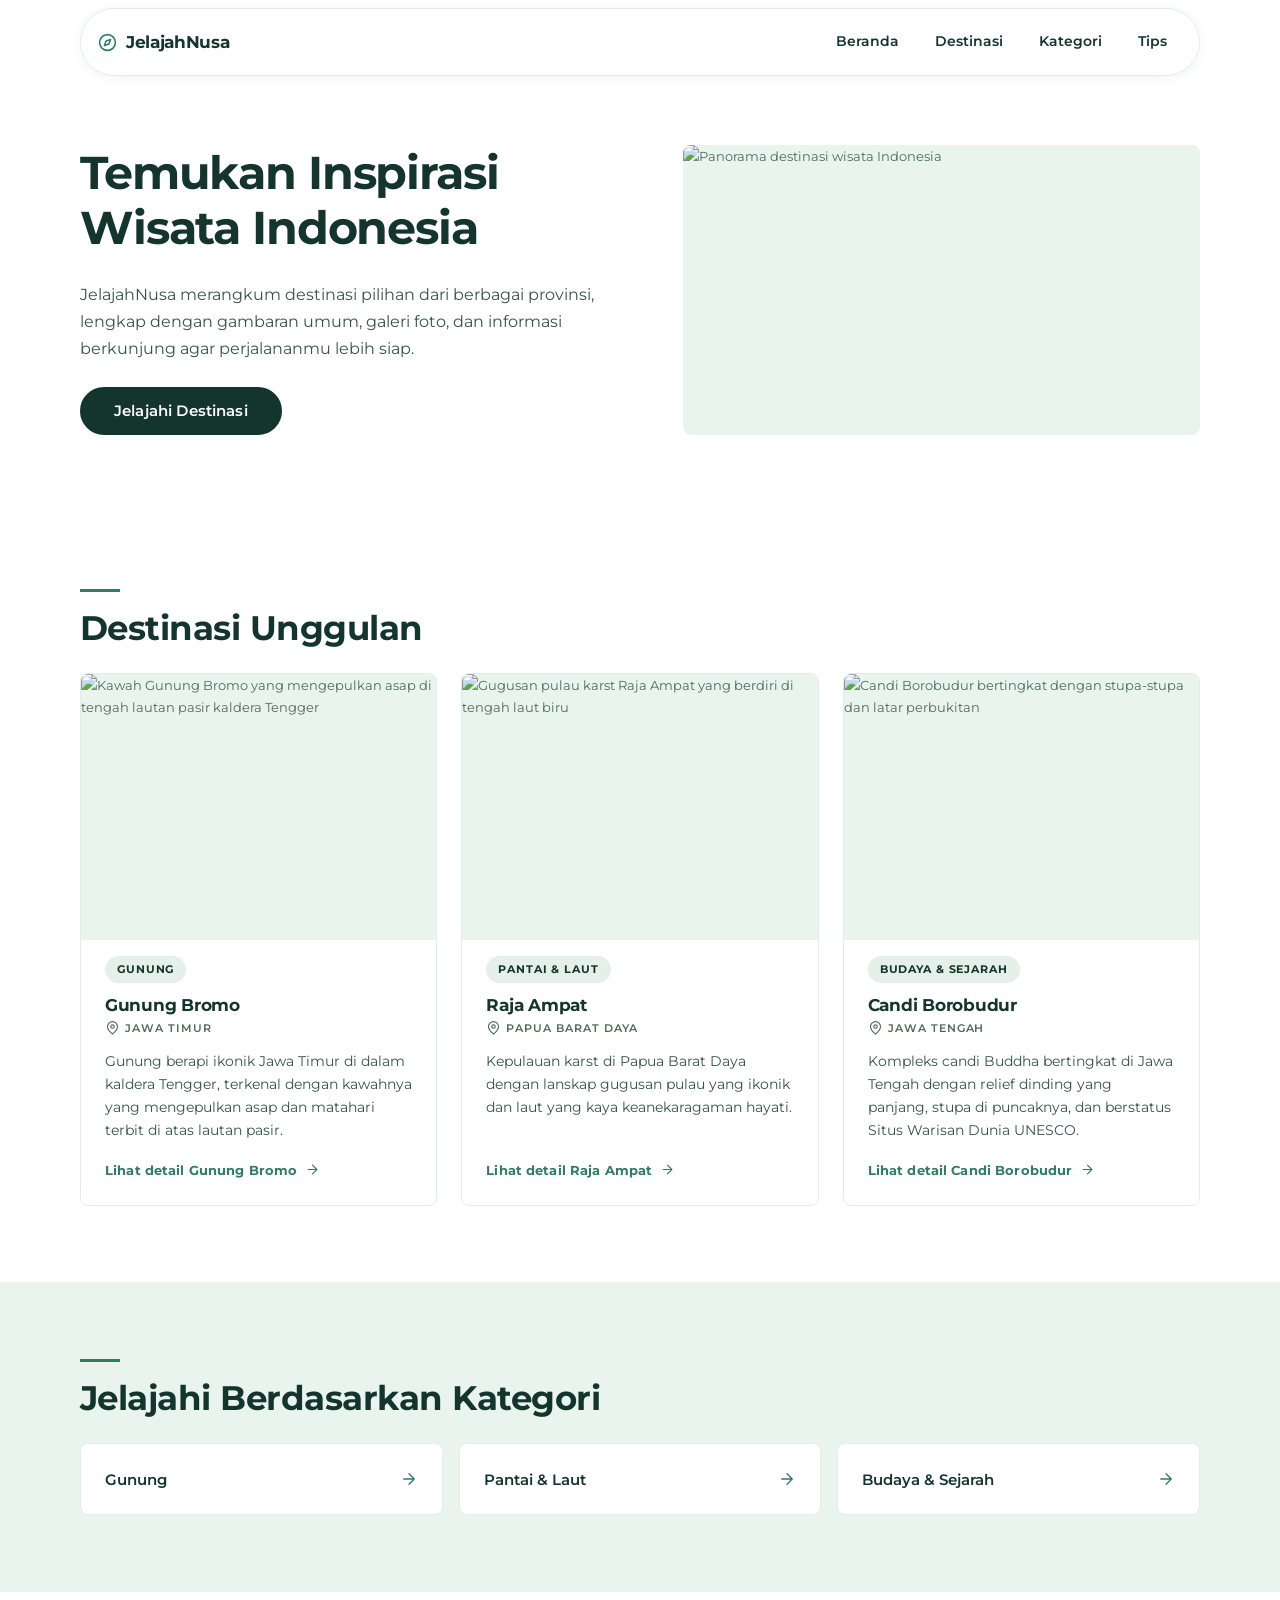
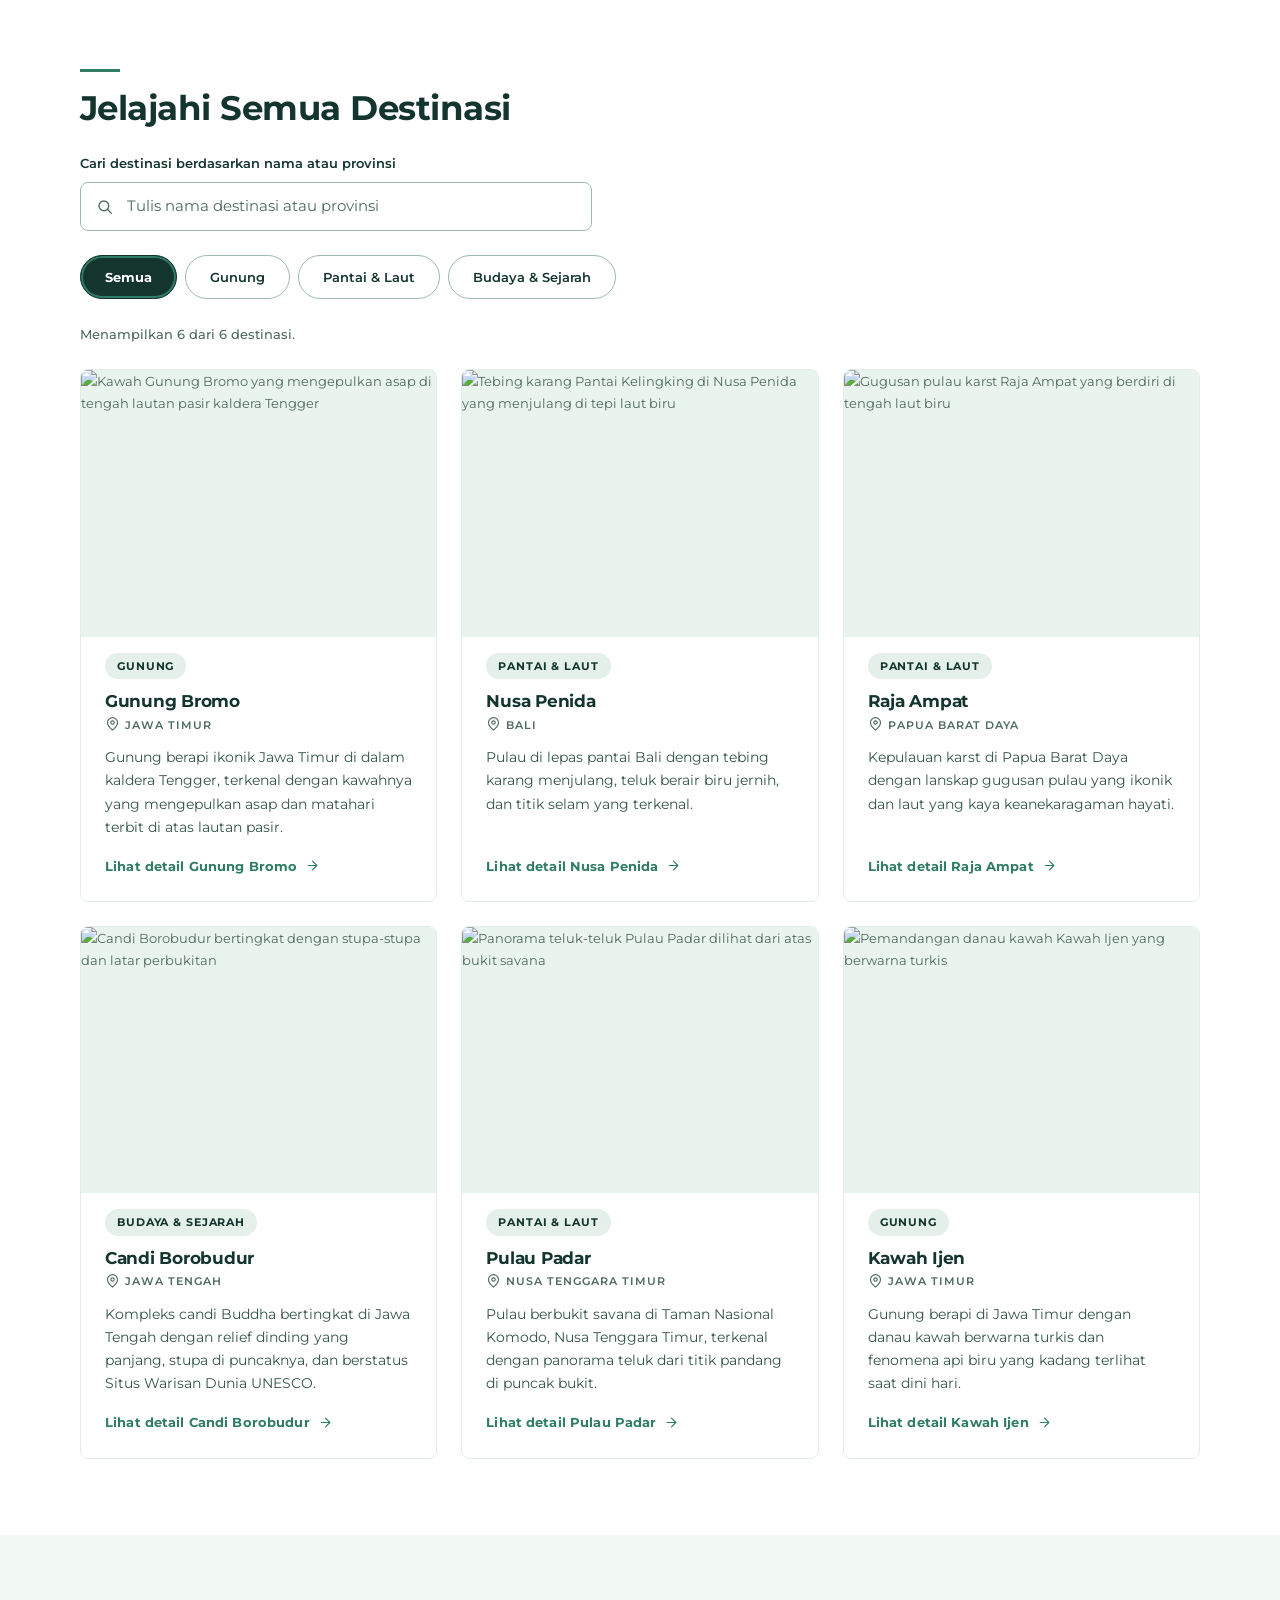
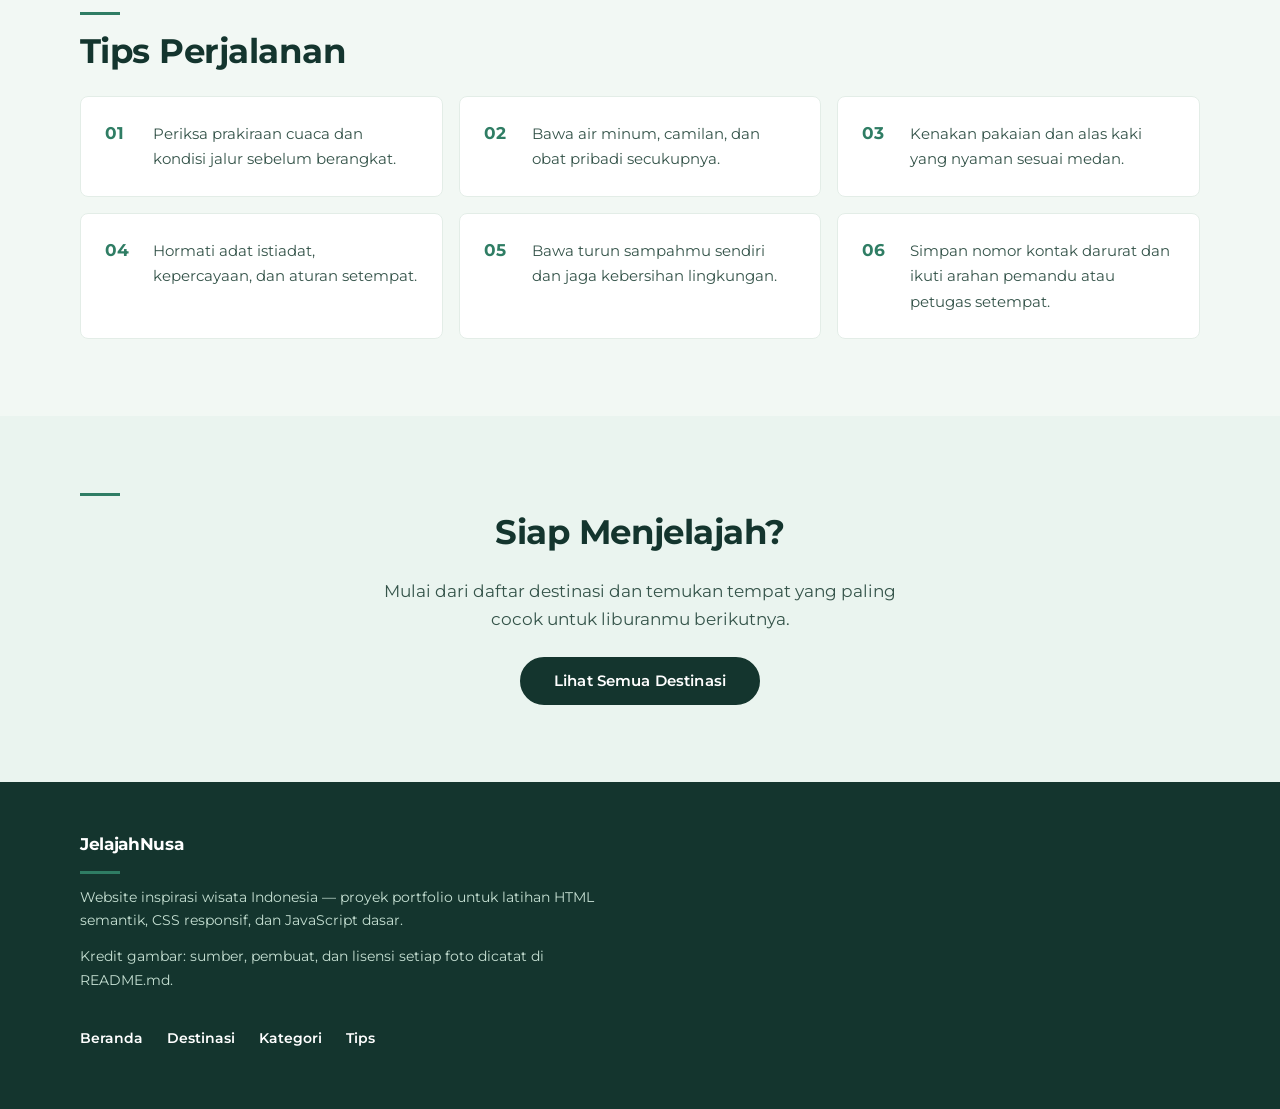
==== commit d1a849ac: "add feature" ====
--- a/index.html
+++ b/index.html
@@ -15,10 +15,24 @@
 
   <!-- ===== Header + Navigation ===== -->
   <header class="site-header">
-    <a class="site-logo" href="index.html">JelajahNusa</a>
+    <a class="site-logo" href="index.html">
+      <!-- Ikon dekoratif: teks "JelajahNusa" sudah menjadi nama merek -->
+      <svg class="icon" viewBox="0 0 24 24" width="21" height="21" fill="none" stroke="currentColor" stroke-width="1.8" stroke-linecap="round" stroke-linejoin="round" aria-hidden="true" focusable="false">
+        <circle cx="12" cy="12" r="9"></circle>
+        <path d="M15.5 8.5 13.6 13.6 8.5 15.5 10.4 10.4Z"></path>
+      </svg>
+      JelajahNusa
+    </a>
 
     <nav class="site-nav" aria-label="Navigasi utama">
       <button type="button" class="menu-toggle" id="menu-toggle" aria-expanded="false" aria-controls="site-menu">
+        <!-- Dua ikon bertukar mengikuti aria-expanded (diatur css/style.css) -->
+        <svg class="icon icon--menu" viewBox="0 0 24 24" width="18" height="18" fill="none" stroke="currentColor" stroke-width="1.8" stroke-linecap="round" stroke-linejoin="round" aria-hidden="true" focusable="false">
+          <path d="M4 7h16M4 12h16M4 17h16"></path>
+        </svg>
+        <svg class="icon icon--close" viewBox="0 0 24 24" width="18" height="18" fill="none" stroke="currentColor" stroke-width="1.8" stroke-linecap="round" stroke-linejoin="round" aria-hidden="true" focusable="false">
+          <path d="M6 6 18 18M18 6 6 18"></path>
+        </svg>
         Menu
       </button>
 
@@ -65,7 +79,14 @@
 
       <form class="search-form" id="search-form" role="search" aria-label="Pencarian destinasi">
         <label for="search-input">Cari destinasi berdasarkan nama atau provinsi</label>
-        <input type="search" id="search-input" name="q" placeholder="Tulis nama destinasi atau provinsi" autocomplete="off">
+        <div class="search-field">
+          <!-- Ikon dekoratif: input sudah punya label di atasnya -->
+          <svg class="icon" viewBox="0 0 24 24" width="18" height="18" fill="none" stroke="currentColor" stroke-width="1.8" stroke-linecap="round" stroke-linejoin="round" aria-hidden="true" focusable="false">
+            <circle cx="10.5" cy="10.5" r="6.5"></circle>
+            <path d="M15.4 15.4 20.5 20.5"></path>
+          </svg>
+          <input type="search" id="search-input" name="q" placeholder="Tulis nama destinasi atau provinsi" autocomplete="off">
+        </div>
       </form>
 
       <!-- Tombol filter kategori + tombol "Semua" dirender oleh js/main.js dari data.js -->
--- a/css/style.css
+++ b/css/style.css
@@ -1,13 +1,15 @@
 /* ==========================================================================
    JelajahNusa — css/style.css
-   TAHAP 4B: penyempurnaan visual UI (white + green, Montserrat, navbar kapsul,
-   animasi masuk viewport).
+   Penyempurnaan visual: ikon SVG, micro-interaction, animasi scroll.
+   (dibangun di atas Tahap 4B: white + green, Montserrat, navbar kapsul)
 
    Arah desain: editorial travel yang bersih dan manusiawi.
    - Hanya putih dan hijau (berbagai nada) sebagai warna.
    - Montserrat dipakai konsisten untuk heading, navigasi, tombol, dan isi.
    - Radius kartu sengaja kecil (8px); bentuk kapsul hanya untuk navbar,
-     tombol, dan chip filter.
+     tombol, chip filter, dan tautan navigasi.
+   - Ikon memakai satu sistem (lihat bagian 6): viewBox 24x24, outline,
+     stroke 1.8, `currentColor`, ukuran dari token --icon-size.
    - Tanpa gradient, glow, glassmorphism, tilt, atau parallax.
 
    Kontrak dengan JavaScript (nama TIDAK boleh berubah):
@@ -15,6 +17,8 @@
    .badge, .card-location, .card-description, .card-link, .card-grid,
    .category-list, .filter-list, .search-form, .result-count, .empty-state,
    .info-note, .gallery, .not-found, dan atribut [hidden].
+   Class tambahan dari JavaScript: .reveal / .is-visible pada <html
+   class="has-js-reveal">, serta elemen .icon hasil buildIcon().
    ========================================================================== */
 
 
@@ -73,6 +77,10 @@
   --radius-lg: 14px;
   --radius-pill: 999px;
 
+  /* Ikon: satu sistem untuk seluruh situs (dua ukuran + penanda merek) */
+  --icon-size: 18px;
+  --icon-size-sm: 15px;
+
   /* Bayangan sangat halus */
   --shadow-sm: 0 1px 2px rgba(20, 53, 46, 0.05);
   --shadow-md: 0 6px 20px rgba(20, 53, 46, 0.07);
@@ -80,6 +88,8 @@
 
   /* Transisi singkat */
   --transition: 180ms ease;
+  --transition-slow: 260ms ease;
+  --reveal-duration: 480ms;
   --reveal-ease: cubic-bezier(0.22, 0.61, 0.36, 1);
 }
 
@@ -129,11 +139,26 @@
   color: var(--color-primary);
   text-decoration-thickness: 1px;
   text-underline-offset: 3px;
-  transition: color var(--transition);
+  transition: color var(--transition), text-decoration-color var(--transition);
 }
 
 a:hover {
   color: var(--color-primary-deep);
+}
+
+/* Tautan yang mengandalkan hover memakai garis bawah transparan supaya
+   muncul dengan halus tanpa menggeser tata letak. */
+.card-link,
+.back-link a,
+.footer-nav a {
+  text-decoration: underline;
+  text-decoration-color: transparent;
+}
+
+.card-link:hover,
+.back-link a:hover,
+.footer-nav a:hover {
+  text-decoration-color: currentColor;
 }
 
 p:last-child {
@@ -228,6 +253,20 @@
 .tips,
 .related {
   background-color: var(--color-tint);
+}
+
+/* Latar tipis di atas navbar kapsul agar konten yang lewat tidak terlihat
+   menembus celah. `position: fixed` + `right: 0` mengikuti lebar viewport
+   tanpa memunculkan scrollbar horizontal. */
+body::before {
+  content: "";
+  position: fixed;
+  top: 0;
+  left: 0;
+  right: 0;
+  height: var(--space-2);
+  z-index: 49;
+  background-color: var(--color-bg);
 }
 
 
@@ -255,11 +294,11 @@
   color: var(--color-ink-invert);
 }
 
-/* Hanya fokus keyboard yang diberi indikator (outline tidak pernah dihapus). */
+/* Hanya fokus keyboard yang diberi indikator (outline tidak pernah dihapus).
+   Radius outline mengikuti bentuk elemennya sendiri, jadi kapsul tetap kapsul. */
 :focus-visible {
   outline: 3px solid var(--color-primary);
   outline-offset: 3px;
-  border-radius: 2px;
 }
 
 /* Di atas latar hijau tua, outline memakai hijau muda (6.47:1). */
@@ -270,8 +309,43 @@
 
 
 /* ==========================================================================
-   6. KOMPONEN: TOMBOL
-   ========================================================================== */
+   6. KOMPONEN: IKON SVG & TOMBOL
+   ========================================================================== */
+
+/* Satu sistem ikon: viewBox 24x24, garis outline tanpa isian, ujung membulat,
+   warna diambil dari `currentColor` sehingga otomatis mengikuti state
+   hover/focus elemen induknya. Ukuran hanya dua nilai + satu ukuran merek. */
+.icon {
+  flex: none;
+  width: var(--icon-size);
+  height: var(--icon-size);
+  fill: none;
+  stroke: currentColor;
+  stroke-width: 1.8;
+  stroke-linecap: round;
+  stroke-linejoin: round;
+}
+
+/* Penanda merek sedikit lebih besar agar seimbang dengan teks logo. */
+.site-logo .icon {
+  width: 21px;
+  height: 21px;
+}
+
+/* Ikon kecil di dalam kartu mengikuti ukuran teks sekitarnya. */
+.card-location .icon,
+.card-link .icon {
+  width: var(--icon-size-sm);
+  height: var(--icon-size-sm);
+}
+
+/* Ikon lokasi mengalir bersama teks supaya tetap rapi saat teks membungkus. */
+.card-location .icon,
+.destination-location .icon {
+  display: inline-block;
+  vertical-align: -0.22em;
+  margin-right: 0.45em;
+}
 
 .btn {
   display: inline-flex;
@@ -290,6 +364,7 @@
   text-align: center;
   text-decoration: none;
   cursor: pointer;
+  -webkit-tap-highlight-color: transparent;
   transition: background-color var(--transition), color var(--transition),
     border-color var(--transition);
 }
@@ -306,6 +381,11 @@
   color: var(--color-ink-invert);
 }
 
+.btn-primary:active {
+  background-color: var(--color-primary-deep);
+  border-color: var(--color-primary-deep);
+}
+
 .btn-secondary {
   background-color: transparent;
   border-color: var(--color-primary);
@@ -314,6 +394,12 @@
 
 .btn-secondary:hover {
   background-color: var(--color-primary);
+  color: var(--color-ink-invert);
+}
+
+.btn-secondary:active {
+  background-color: var(--color-primary-deep);
+  border-color: var(--color-primary-deep);
   color: var(--color-ink-invert);
 }
 
@@ -337,7 +423,7 @@
   min-height: var(--header-height);
   /* Mengambang: jarak dari tepi layar, sejajar dengan konten halaman. */
   margin-inline: max(var(--gutter), calc((100% - var(--content-max)) / 2));
-  padding-inline: var(--space-3) var(--space-2);
+  padding-inline: var(--space-2);
   background-color: var(--color-bg);
   border: 1px solid var(--color-border);
   border-radius: var(--radius-pill);
@@ -349,24 +435,33 @@
   align-items: center;
   gap: var(--space-2);
   min-height: 44px;
-  padding-left: var(--space-3);
+  padding-inline: var(--space-2);
   font-family: var(--font-sans);
   font-size: 1.0625rem;
   font-weight: 700;
   letter-spacing: -0.02em;
+  white-space: nowrap;
   color: var(--color-primary);
   text-decoration: none;
   transition: color var(--transition);
 }
 
-.site-logo:hover {
+.site-logo .icon {
   color: var(--color-accent);
+  transition: color var(--transition);
+}
+
+.site-logo:hover .icon {
+  color: var(--color-primary);
 }
 
 /* Tombol buka/tutup menu (mobile). */
 .menu-toggle {
+  display: inline-flex;
+  align-items: center;
+  gap: var(--space-2);
   min-height: 44px;
-  padding: var(--space-2) var(--space-5);
+  padding: var(--space-2) var(--space-3);
   border: 1px solid var(--color-border-strong);
   border-radius: var(--radius-pill);
   background-color: var(--color-surface);
@@ -375,7 +470,9 @@
   font-size: 0.875rem;
   font-weight: 600;
   letter-spacing: 0.02em;
+  white-space: nowrap;
   cursor: pointer;
+  -webkit-tap-highlight-color: transparent;
   transition: background-color var(--transition), color var(--transition),
     border-color var(--transition);
 }
@@ -383,6 +480,15 @@
 .menu-toggle:hover {
   border-color: var(--color-accent);
   color: var(--color-accent);
+}
+
+.menu-toggle:active {
+  background-color: var(--color-secondary-soft);
+}
+
+/* Ikon bertukar mengikuti state; ukurannya sama sehingga tidak ada pergeseran. */
+.menu-toggle .icon--close {
+  display: none;
 }
 
 .menu-toggle[aria-expanded="true"] {
@@ -391,13 +497,23 @@
   color: var(--color-ink-invert);
 }
 
+.menu-toggle[aria-expanded="true"] .icon--menu {
+  display: none;
+}
+
+.menu-toggle[aria-expanded="true"] .icon--close {
+  display: block;
+}
+
 .site-nav {
   display: flex;
   align-items: center;
   gap: var(--space-2);
 }
 
-/* Panel menu mobile: disembunyikan default, dibuka class dari JavaScript. */
+/* Panel menu mobile: disembunyikan default, dibuka class dari JavaScript.
+   Muncul dengan animasi ringan; `display` tetap diatur supaya keyboard dan
+   pembaca layar tidak pernah menjumpai tautan yang tidak terlihat. */
 .site-menu {
   position: absolute;
   top: calc(100% + 8px);
@@ -417,6 +533,18 @@
 
 .site-menu--open {
   display: flex;
+  animation: menu-in 200ms var(--reveal-ease) both;
+}
+
+@keyframes menu-in {
+  from {
+    opacity: 0;
+    transform: translateY(-8px);
+  }
+  to {
+    opacity: 1;
+    transform: translateY(0);
+  }
 }
 
 .site-menu a {
@@ -424,18 +552,23 @@
   align-items: center;
   min-height: 44px;
   padding: var(--space-2) var(--space-4);
-  border-radius: var(--radius-card);
+  border-radius: var(--radius-pill);
   font-family: var(--font-sans);
   font-size: 0.9375rem;
   font-weight: 600;
   color: var(--color-primary);
   text-decoration: none;
+  -webkit-tap-highlight-color: transparent;
   transition: background-color var(--transition), color var(--transition);
 }
 
 .site-menu a:hover {
   background-color: var(--color-secondary-soft);
   color: var(--color-accent);
+}
+
+.site-menu a:active {
+  background-color: var(--color-accent-soft);
 }
 
 
@@ -507,12 +640,6 @@
     transform var(--transition);
 }
 
-.destination-card:hover {
-  transform: translateY(-3px);
-  border-color: var(--color-border-strong);
-  box-shadow: var(--shadow-md);
-}
-
 .card-image {
   width: 100%;
   height: auto;
@@ -521,6 +648,22 @@
   background-color: var(--color-secondary-soft);
   color: var(--color-ink-muted);
   font-size: 0.8125rem;
+  transition: transform var(--transition-slow);
+}
+
+/* Efek hover hanya untuk perangkat berpenunjuk presisi, supaya di layar
+   sentuh tidak ada state hover yang "menempel" setelah kartu disentuh.
+   Hanya `transform` + warna: tidak ada pergeseran tata letak. */
+@media (hover: hover) {
+  .destination-card:hover {
+    transform: translateY(-3px);
+    border-color: var(--color-border-strong);
+    box-shadow: var(--shadow-md);
+  }
+
+  .destination-card:hover .card-image {
+    transform: scale(1.04);
+  }
 }
 
 .badge {
@@ -578,21 +721,23 @@
   font-size: 0.8125rem;
   font-weight: 700;
   letter-spacing: 0.01em;
-  text-decoration: none;
   color: var(--color-accent);
-}
-
-.card-link::after {
-  content: "\2192";
-  transition: transform var(--transition);
+  -webkit-tap-highlight-color: transparent;
+}
+
+.card-link .icon {
+  transition: transform var(--transition-slow);
 }
 
 .card-link:hover {
   color: var(--color-primary);
-  text-decoration: underline;
-}
-
-.card-link:hover::after {
+}
+
+.card-link:hover .icon {
+  transform: translateX(3px);
+}
+
+.card-link:focus-visible .icon {
   transform: translateX(3px);
 }
 
@@ -627,15 +772,14 @@
   font-weight: 600;
   text-align: left;
   cursor: pointer;
+  -webkit-tap-highlight-color: transparent;
   transition: background-color var(--transition), border-color var(--transition),
     color var(--transition);
 }
 
-.category-list button::after {
-  content: "\2192";
-  font-size: 1rem;
+.category-list button .icon {
   color: var(--color-accent);
-  transition: transform var(--transition);
+  transition: transform var(--transition-slow), color var(--transition);
 }
 
 .category-list button:hover {
@@ -644,9 +788,14 @@
   color: var(--color-ink-invert);
 }
 
-.category-list button:hover::after {
+.category-list button:hover .icon {
   transform: translateX(3px);
   color: var(--color-ink-invert);
+}
+
+.category-list button:active {
+  background-color: var(--color-primary-soft);
+  border-color: var(--color-primary-soft);
 }
 
 /* Status aktif ditandai warna + bobot + garis (bukan hanya warna). */
@@ -658,8 +807,12 @@
   box-shadow: inset 0 0 0 2px var(--color-accent);
 }
 
-.category-list button[aria-pressed="true"]::after {
+.category-list button[aria-pressed="true"] .icon {
   color: var(--color-ink-invert);
+}
+
+.category-list button[aria-pressed="true"]:active {
+  background-color: var(--color-primary-soft);
 }
 
 
@@ -706,6 +859,34 @@
   border-color: var(--color-accent);
 }
 
+/* Bungkus input + ikon pencarian (ikon dekoratif, tidak menangkap klik). */
+.search-field {
+  position: relative;
+  display: flex;
+  align-items: center;
+}
+
+.search-field .icon {
+  position: absolute;
+  left: var(--space-4);
+  color: var(--color-ink-muted);
+  pointer-events: none;
+  transition: color var(--transition);
+}
+
+.search-field:focus-within .icon {
+  color: var(--color-accent);
+}
+
+.search-field input {
+  /* Ruang kiri untuk ikon pencarian. */
+  padding-left: calc(var(--space-4) + var(--icon-size) + var(--space-3));
+}
+
+.search-field input:focus {
+  border-color: var(--color-accent);
+}
+
 .filter-list {
   display: flex;
   flex-wrap: wrap;
@@ -726,6 +907,7 @@
   font-size: 0.8125rem;
   font-weight: 600;
   cursor: pointer;
+  -webkit-tap-highlight-color: transparent;
   transition: background-color var(--transition), border-color var(--transition),
     color var(--transition);
 }
@@ -734,6 +916,10 @@
   background-color: var(--color-secondary-soft);
   border-color: var(--color-accent);
   color: var(--color-accent);
+}
+
+.filter-list button:active {
+  background-color: var(--color-accent-soft);
 }
 
 .filter-list button.is-active,
@@ -878,12 +1064,11 @@
   min-height: 44px;
   color: var(--color-ink-invert);
   font-weight: 600;
-  text-decoration: none;
+  -webkit-tap-highlight-color: transparent;
 }
 
 .footer-nav a:hover {
   color: var(--color-focus-on-dark);
-  text-decoration: underline;
 }
 
 
@@ -941,8 +1126,18 @@
 
 .overview h3,
 .travel-info h3 {
+  display: flex;
+  align-items: flex-start;
+  gap: var(--space-2);
   margin: var(--space-6) 0 var(--space-3);
   font-size: 1.0625rem;
+}
+
+/* Ikon sejajar dengan baris pertama judul, juga ketika judul membungkus. */
+.overview h3 .icon,
+.travel-info h3 .icon {
+  margin-top: 0.12em;
+  color: var(--color-accent);
 }
 
 #destination-description {
@@ -986,6 +1181,7 @@
   background-color: var(--color-surface);
   border: 1px solid var(--color-border);
   border-radius: var(--radius-card);
+  transition: border-color var(--transition);
 }
 
 .gallery img {
@@ -996,6 +1192,17 @@
   background-color: var(--color-secondary-soft);
   color: var(--color-ink-muted);
   font-size: 0.8125rem;
+  transition: transform var(--transition-slow);
+}
+
+@media (hover: hover) {
+  .gallery figure:hover {
+    border-color: var(--color-border-strong);
+  }
+
+  .gallery figure:hover img {
+    transform: scale(1.03);
+  }
 }
 
 .gallery figcaption {
@@ -1025,20 +1232,19 @@
   gap: var(--space-2);
   min-height: 44px;
   font-weight: 700;
-  text-decoration: none;
-}
-
-.back-link a::before {
-  content: "\2190";
-  transition: transform var(--transition);
+  color: var(--color-primary);
+}
+
+.back-link a .icon {
+  transition: transform var(--transition-slow);
 }
 
 .back-link a:hover {
-  text-decoration: underline;
   color: var(--color-accent);
 }
 
-.back-link a:hover::before {
+.back-link a:hover .icon,
+.back-link a:focus-visible .icon {
   transform: translateX(-3px);
 }
 
@@ -1067,33 +1273,51 @@
 
 .reveal {
   --reveal-delay: 0ms;
-  transition: opacity 620ms var(--reveal-ease), transform 620ms var(--reveal-ease);
-  transition-delay: var(--reveal-delay);
-}
-
+}
+
+/* Elemen disembunyikan HANYA setelah JavaScript memasang `has-js-reveal` pada
+   <html>, jadi tanpa JavaScript (atau tanpa IntersectionObserver) konten tetap
+   terlihat. */
 .has-js-reveal .reveal {
   opacity: 0;
-  transform: translateY(20px);
-}
-
+  translate: 0 14px;
+}
+
+/* Masuk viewport dianimasikan (bukan transisi) supaya properti `transition`
+   dan `transform` milik komponen (mis. kartu yang terangkat saat hover) tidak
+   pernah tertimpa oleh sistem reveal ini. */
 .has-js-reveal .reveal.is-visible {
   opacity: 1;
-  transform: none;
-}
-
-/* Stagger ringan antar kartu / item tips (maksimal 6 langkah). */
-.card-grid > .reveal:nth-child(1),
-.tips-list > .reveal:nth-child(1) { --reveal-delay: 0ms; }
-.card-grid > .reveal:nth-child(2),
-.tips-list > .reveal:nth-child(2) { --reveal-delay: 70ms; }
-.card-grid > .reveal:nth-child(3),
-.tips-list > .reveal:nth-child(3) { --reveal-delay: 140ms; }
-.card-grid > .reveal:nth-child(4),
-.tips-list > .reveal:nth-child(4) { --reveal-delay: 210ms; }
-.card-grid > .reveal:nth-child(5),
-.tips-list > .reveal:nth-child(5) { --reveal-delay: 280ms; }
-.card-grid > .reveal:nth-child(6),
-.tips-list > .reveal:nth-child(6) { --reveal-delay: 350ms; }
+  animation: reveal-in var(--reveal-duration) var(--reveal-ease) both;
+  animation-delay: var(--reveal-delay);
+}
+
+@keyframes reveal-in {
+  from {
+    opacity: 0;
+    translate: 0 14px;
+  }
+  to {
+    opacity: 1;
+    translate: none;
+  }
+}
+
+/* Stagger ringan mengikuti kolom grid (maksimal 3 langkah, 60ms per langkah)
+   supaya tidak ada elemen yang terasa menunggu terlalu lama. */
+.card-grid > .reveal:nth-child(3n + 2),
+.gallery > .reveal:nth-child(3n + 2),
+.category-list > .reveal:nth-child(3n + 2),
+.tips-list > .reveal:nth-child(3n + 2) {
+  --reveal-delay: 60ms;
+}
+
+.card-grid > .reveal:nth-child(3n + 3),
+.gallery > .reveal:nth-child(3n + 3),
+.category-list > .reveal:nth-child(3n + 3),
+.tips-list > .reveal:nth-child(3n + 3) {
+  --reveal-delay: 120ms;
+}
 
 
 /* ==========================================================================
@@ -1161,7 +1385,7 @@
     grid-template-columns: minmax(0, 1.05fr) minmax(0, 0.95fr);
   }
 
-  /* Desktop: tombol menu disembunyikan, navigasi tampil_inline. */
+  /* Desktop: tombol menu disembunyikan, navigasi tampil inline. */
   .menu-toggle {
     display: none;
   }
@@ -1187,35 +1411,25 @@
 
   .site-menu--open {
     display: flex;
+    animation: none;
   }
 
   .site-menu a {
-    position: relative;
     min-height: 44px;
     padding: var(--space-2) var(--space-4);
+    border-radius: var(--radius-pill);
     font-size: 0.875rem;
   }
 
-  .site-menu a::after {
-    content: "";
-    position: absolute;
-    left: var(--space-4);
-    right: var(--space-4);
-    bottom: 6px;
-    height: 2px;
-    background-color: var(--color-accent);
-    transform: scaleX(0);
-    transform-origin: left;
-    transition: transform var(--transition);
-  }
-
+  /* Indikator hover sederhana: kapsul hijau muda di dalam navbar kapsul. */
   .site-menu a:hover {
-    background-color: transparent;
+    background-color: var(--color-secondary-soft);
     color: var(--color-accent);
   }
 
-  .site-menu a:hover::after {
-    transform: scaleX(1);
+  .site-menu a:active {
+    background-color: var(--color-accent-soft);
+    color: var(--color-primary);
   }
 }
 
@@ -1232,8 +1446,8 @@
   /* Konten langsung tampil tanpa animasi. */
   .has-js-reveal .reveal {
     opacity: 1;
-    transform: none;
-    transition: none;
+    translate: none;
+    animation: none;
   }
 
   *,
@@ -1245,11 +1459,20 @@
     scroll-behavior: auto !important;
   }
 
+  /* Animasi masuk panel menu dimatikan, bukan hanya dipercepat. */
+  .site-menu--open {
+    animation: none;
+  }
+
   .destination-card:hover,
   .btn:active,
-  .card-link:hover::after,
-  .category-list button:hover::after,
-  .back-link a:hover::before {
+  .card-link:hover .icon,
+  .card-link:focus-visible .icon,
+  .category-list button:hover .icon,
+  .back-link a:hover .icon,
+  .back-link a:focus-visible .icon,
+  .destination-card:hover .card-image,
+  .gallery figure:hover img {
     transform: none;
   }
 }
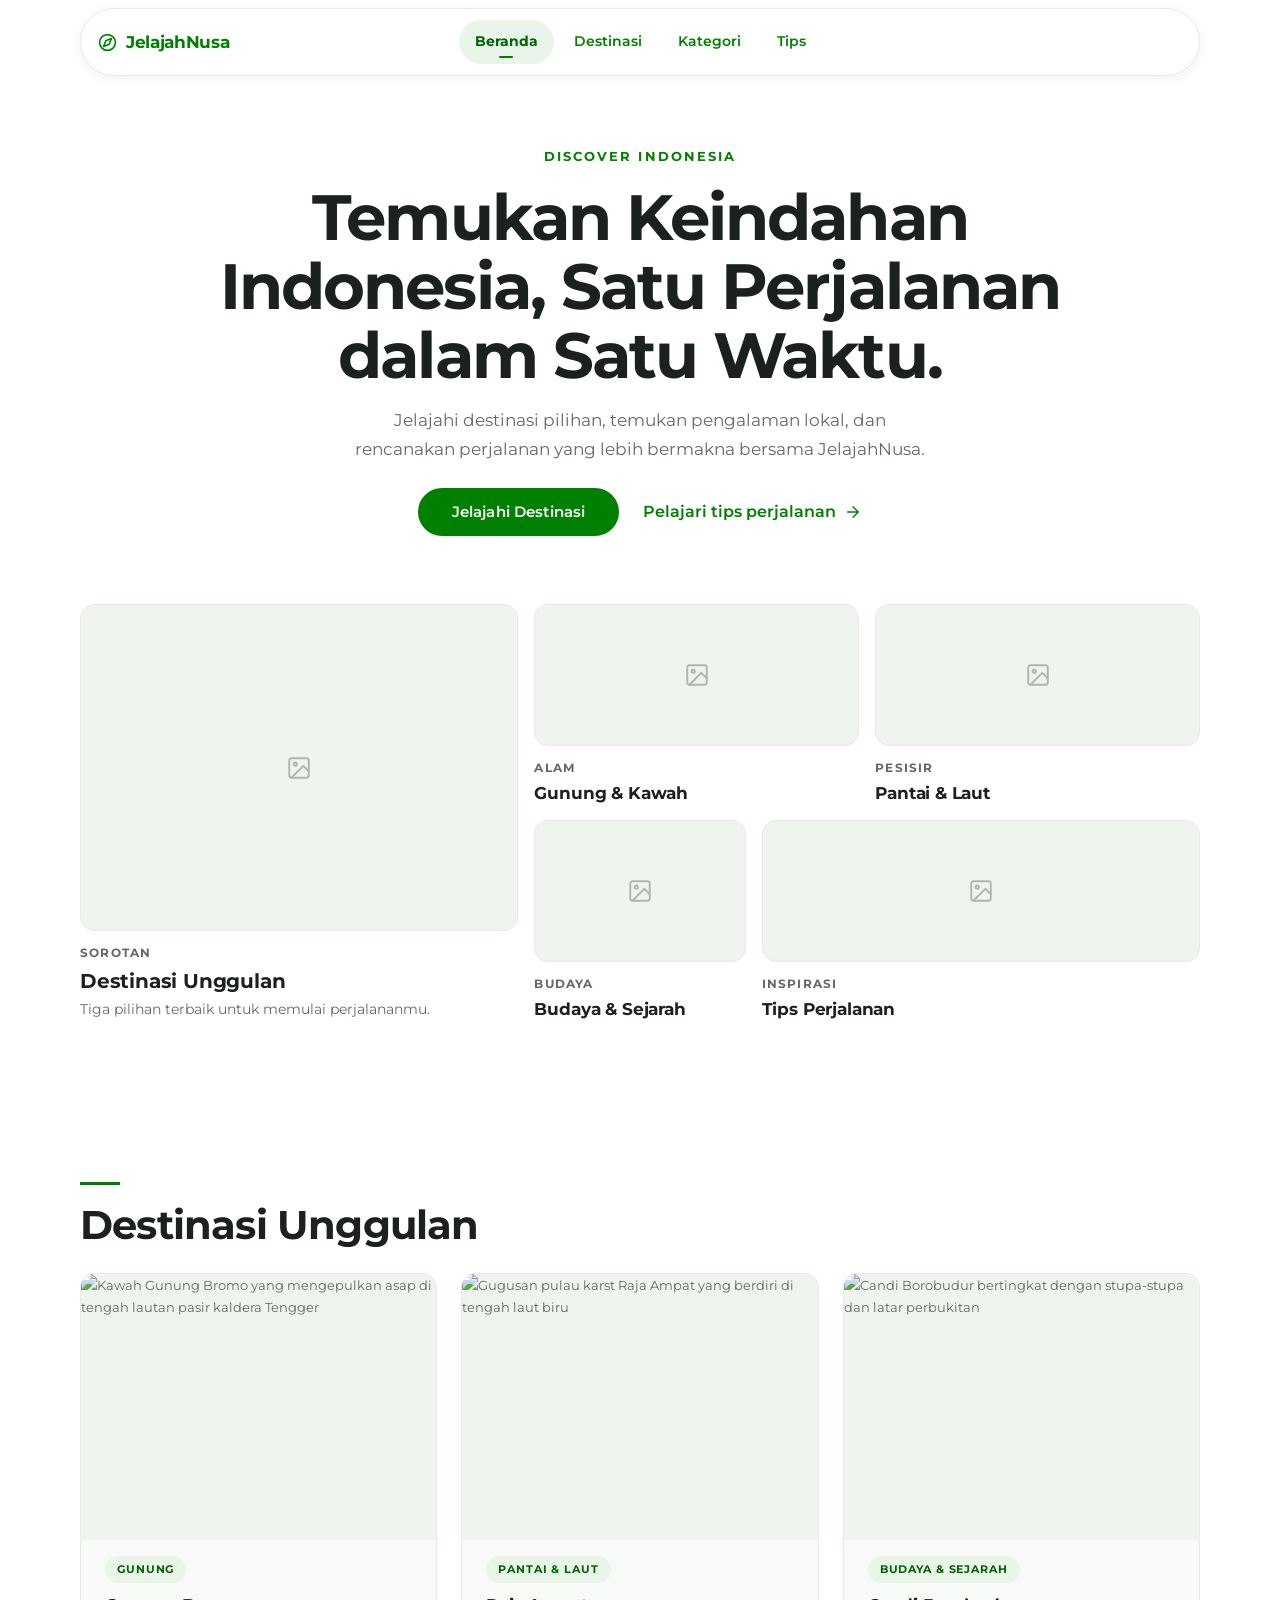
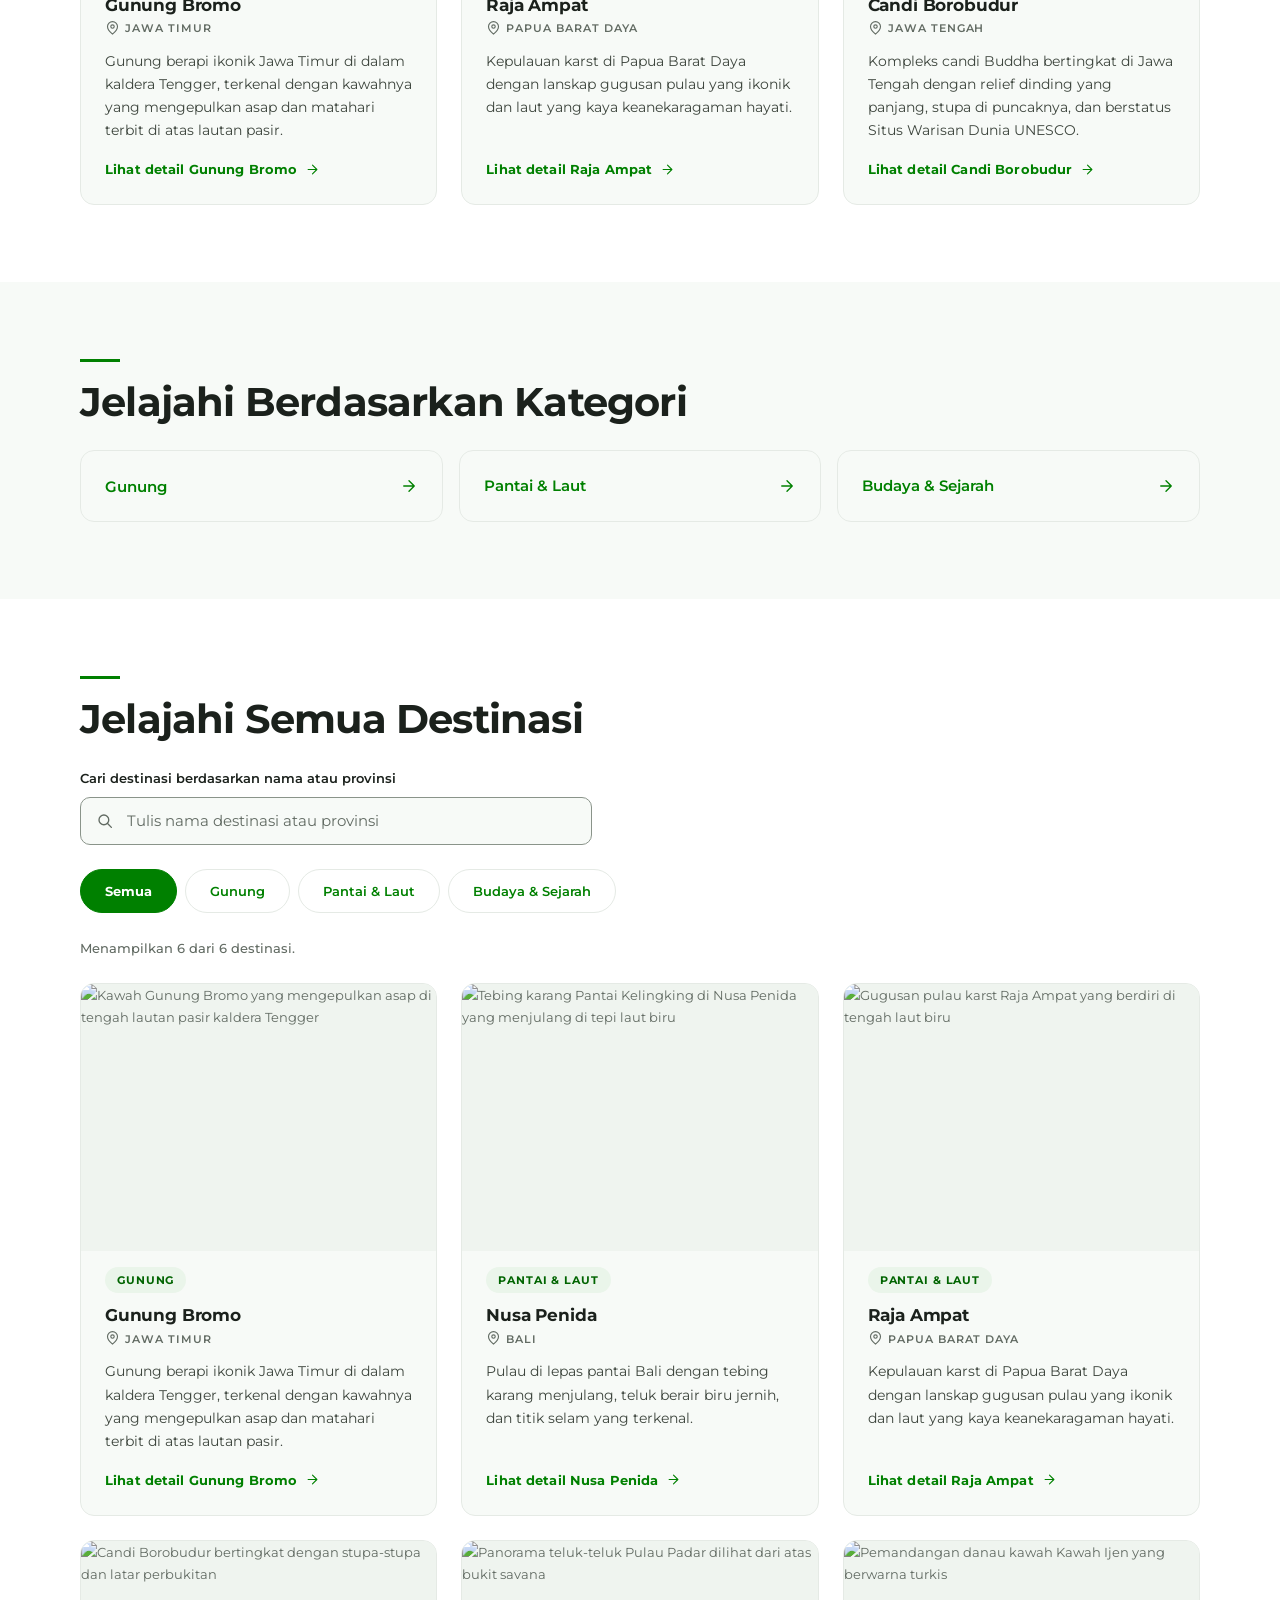
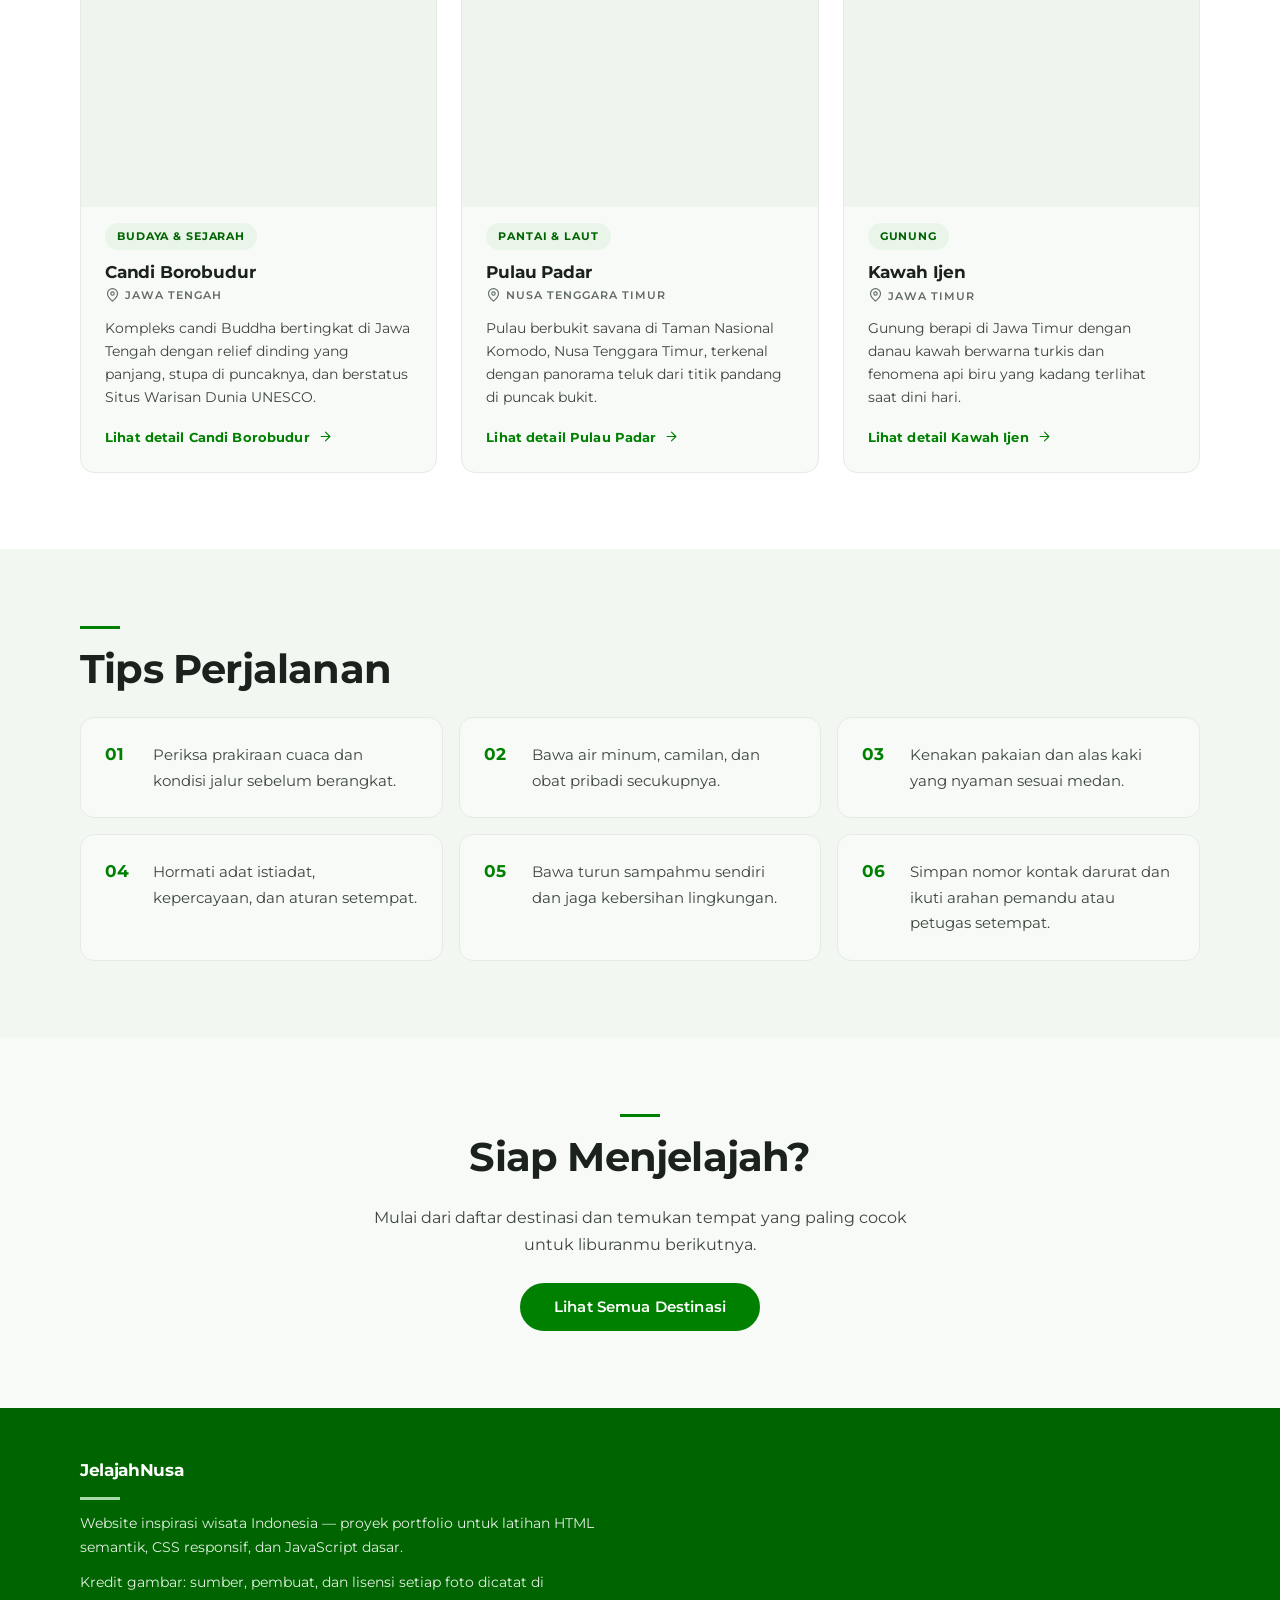
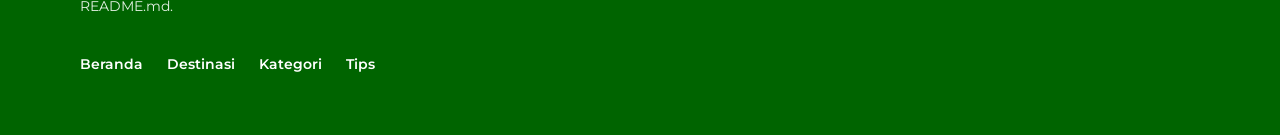
==== commit 0c8dc4e5: "update feature" ====
--- a/index.html
+++ b/index.html
@@ -7,8 +7,43 @@
   <meta name="description" content="JelajahNusa adalah website inspirasi wisata Indonesia. Jelajahi enam destinasi pilihan, cari berdasarkan nama atau provinsi, lalu buka halaman detailnya.">
   <link rel="preconnect" href="https://fonts.googleapis.com">
   <link rel="preconnect" href="https://fonts.gstatic.com" crossorigin>
-  <link href="https://fonts.googleapis.com/css2?family=Montserrat:wght@400;500;600;700;800&amp;display=swap" rel="stylesheet">
+  <link href="https://fonts.googleapis.com/css2?family=Montserrat:wght@400;500;600;700&amp;display=swap" rel="stylesheet">
   <link rel="stylesheet" href="css/style.css">
+  <noscript>
+    <!-- Fallback tanpa JavaScript: tampilkan menu mobile sebagai daftar statis. -->
+    <style>
+      @media (max-width: 1023px) {
+        .menu-toggle {
+          display: none;
+        }
+
+        .site-header {
+          flex-wrap: wrap;
+          padding-block: var(--space-2);
+          border-radius: var(--radius-lg);
+        }
+
+        .site-nav {
+          width: 100%;
+        }
+
+        .site-menu {
+          position: static;
+          display: flex;
+          flex-direction: row;
+          flex-wrap: wrap;
+          gap: var(--space-1);
+          inset-inline: auto;
+          margin: 0;
+          padding: 0;
+          background-color: transparent;
+          border: 0;
+          border-radius: 0;
+          box-shadow: none;
+        }
+      }
+    </style>
+  </noscript>
 </head>
 <body>
   <a class="skip-link" href="#main-content">Lewati ke konten utama</a>
@@ -19,7 +54,7 @@
       <!-- Ikon dekoratif: teks "JelajahNusa" sudah menjadi nama merek -->
       <svg class="icon" viewBox="0 0 24 24" width="21" height="21" fill="none" stroke="currentColor" stroke-width="1.8" stroke-linecap="round" stroke-linejoin="round" aria-hidden="true" focusable="false">
         <circle cx="12" cy="12" r="9"></circle>
-        <path d="M15.5 8.5 13.6 13.6 8.5 15.5 10.4 10.4Z"></path>
+        <path d="M16.5 7.5 13.9 13.9 7.5 16.5 10.1 10.1Z"></path>
       </svg>
       JelajahNusa
     </a>
@@ -37,7 +72,7 @@
       </button>
 
       <ul class="site-menu" id="site-menu">
-        <li><a href="index.html">Beranda</a></li>
+        <li><a href="index.html" aria-current="page">Beranda</a></li>
         <li><a href="#destinasi">Destinasi</a></li>
         <li><a href="#kategori">Kategori</a></li>
         <li><a href="#tips">Tips</a></li>
@@ -52,11 +87,98 @@
 
     <!-- ===== 1. Hero ===== -->
     <section class="hero" id="hero">
-      <h1>Temukan Inspirasi Wisata Indonesia</h1>
-      <p>JelajahNusa merangkum destinasi pilihan dari berbagai provinsi, lengkap dengan gambaran umum, galeri foto, dan informasi berkunjung agar perjalananmu lebih siap.</p>
-      <a class="btn btn-primary" href="#destinasi">Jelajahi Destinasi</a>
-      <!-- TODO: ganti dengan gambar hero asli (sumber & lisensi dicatat di README) saat aset tersedia -->
-      <img class="hero-image" src="assets/images/hero-jelajahnusa.jpg" alt="Panorama destinasi wisata Indonesia" width="1600" height="900">
+      <div class="hero__intro">
+        <p class="hero__eyebrow">Discover Indonesia</p>
+        <h1 class="hero__title">Temukan Keindahan Indonesia, Satu Perjalanan dalam Satu Waktu.</h1>
+        <p class="hero__description">Jelajahi destinasi pilihan, temukan pengalaman lokal, dan rencanakan perjalanan yang lebih bermakna bersama JelajahNusa.</p>
+        <div class="hero__actions">
+          <a class="btn btn-primary" href="#destinasi">Jelajahi Destinasi</a>
+          <a class="hero__secondary-link" href="#tips">
+            Pelajari tips perjalanan
+            <svg class="icon" viewBox="0 0 24 24" width="16" height="16" fill="none" stroke="currentColor" stroke-width="1.8" stroke-linecap="round" stroke-linejoin="round" aria-hidden="true" focusable="false"><path d="M5 12h14M12 5l7 7-7 7"></path></svg>
+          </a>
+        </div>
+      </div>
+
+      <!-- Kartu editorial hero: slot gambar kosong, aset .avif ditambahkan pemilik nanti.
+           Komentar di setiap kartu menandai nama file yang disarankan untuk slot tersebut. -->
+      <ul class="hero-cards">
+        <li>
+          <a class="hero-card hero-card--featured" href="#featured">
+            <span class="hero-card__media">
+              <!-- Slot gambar: assets/images/hero/hero-featured.avif -->
+              <svg class="icon hero-card__media-icon" viewBox="0 0 24 24" width="26" height="26" fill="none" stroke="currentColor" stroke-width="1.8" stroke-linecap="round" stroke-linejoin="round" aria-hidden="true" focusable="false">
+                <rect x="3" y="3" width="18" height="18" rx="2"></rect>
+                <circle cx="8.5" cy="8.5" r="1.5"></circle>
+                <polyline points="21 15 16 10 5 21"></polyline>
+              </svg>
+            </span>
+            <span class="hero-card__label">Sorotan</span>
+            <span class="hero-card__title">Destinasi Unggulan</span>
+            <span class="hero-card__note">Tiga pilihan terbaik untuk memulai perjalananmu.</span>
+          </a>
+        </li>
+        <li>
+          <a class="hero-card" href="#kategori">
+            <span class="hero-card__media">
+              <!-- Slot gambar: assets/images/hero/hero-destination-01.avif -->
+              <svg class="icon hero-card__media-icon" viewBox="0 0 24 24" width="26" height="26" fill="none" stroke="currentColor" stroke-width="1.8" stroke-linecap="round" stroke-linejoin="round" aria-hidden="true" focusable="false">
+                <rect x="3" y="3" width="18" height="18" rx="2"></rect>
+                <circle cx="8.5" cy="8.5" r="1.5"></circle>
+                <polyline points="21 15 16 10 5 21"></polyline>
+              </svg>
+            </span>
+            <span class="hero-card__label">Alam</span>
+            <span class="hero-card__title">Gunung &amp; Kawah</span>
+            <span class="hero-card__note">Bromo, Kawah Ijen, dan puncak lainnya.</span>
+          </a>
+        </li>
+        <li>
+          <a class="hero-card" href="#kategori">
+            <span class="hero-card__media">
+              <!-- Slot gambar: assets/images/hero/hero-destination-02.avif -->
+              <svg class="icon hero-card__media-icon" viewBox="0 0 24 24" width="26" height="26" fill="none" stroke="currentColor" stroke-width="1.8" stroke-linecap="round" stroke-linejoin="round" aria-hidden="true" focusable="false">
+                <rect x="3" y="3" width="18" height="18" rx="2"></rect>
+                <circle cx="8.5" cy="8.5" r="1.5"></circle>
+                <polyline points="21 15 16 10 5 21"></polyline>
+              </svg>
+            </span>
+            <span class="hero-card__label">Pesisir</span>
+            <span class="hero-card__title">Pantai &amp; Laut</span>
+            <span class="hero-card__note">Nusa Penida, Raja Ampat, Pulau Padar.</span>
+          </a>
+        </li>
+        <li>
+          <a class="hero-card" href="#kategori">
+            <span class="hero-card__media">
+              <!-- Slot gambar: assets/images/hero/hero-experience.avif -->
+              <svg class="icon hero-card__media-icon" viewBox="0 0 24 24" width="26" height="26" fill="none" stroke="currentColor" stroke-width="1.8" stroke-linecap="round" stroke-linejoin="round" aria-hidden="true" focusable="false">
+                <rect x="3" y="3" width="18" height="18" rx="2"></rect>
+                <circle cx="8.5" cy="8.5" r="1.5"></circle>
+                <polyline points="21 15 16 10 5 21"></polyline>
+              </svg>
+            </span>
+            <span class="hero-card__label">Budaya</span>
+            <span class="hero-card__title">Budaya &amp; Sejarah</span>
+            <span class="hero-card__note">Borobudur dan warisan Indonesia.</span>
+          </a>
+        </li>
+        <li>
+          <a class="hero-card" href="#tips">
+            <span class="hero-card__media">
+              <!-- Slot gambar: assets/images/hero/hero-tips.avif -->
+              <svg class="icon hero-card__media-icon" viewBox="0 0 24 24" width="26" height="26" fill="none" stroke="currentColor" stroke-width="1.8" stroke-linecap="round" stroke-linejoin="round" aria-hidden="true" focusable="false">
+                <rect x="3" y="3" width="18" height="18" rx="2"></rect>
+                <circle cx="8.5" cy="8.5" r="1.5"></circle>
+                <polyline points="21 15 16 10 5 21"></polyline>
+              </svg>
+            </span>
+            <span class="hero-card__label">Inspirasi</span>
+            <span class="hero-card__title">Tips Perjalanan</span>
+            <span class="hero-card__note">Persiapan singkat sebelum berangkat.</span>
+          </a>
+        </li>
+      </ul>
     </section>
 
     <!-- ===== 2. Featured Destinations ===== -->
@@ -99,7 +221,13 @@
 
       <div class="empty-state" id="empty-state" hidden>
         <p>Tidak ada destinasi yang cocok dengan pencarian atau filter kamu. Coba kata kunci lain atau atur ulang pencarian dan filter.</p>
-        <button type="button" class="btn btn-secondary" id="reset-filters">Atur Ulang Pencarian dan Filter</button>
+        <button type="button" class="btn btn-secondary" id="reset-filters">
+          <svg class="icon" viewBox="0 0 24 24" width="18" height="18" fill="none" stroke="currentColor" stroke-width="1.8" stroke-linecap="round" stroke-linejoin="round" aria-hidden="true" focusable="false">
+            <path d="M1 4v6h6"></path>
+            <path d="M3.51 15a9 9 0 1 0 2.13-9.36L1 10"></path>
+          </svg>
+          Atur Ulang Pencarian dan Filter
+        </button>
       </div>
     </section>
 
--- a/css/style.css
+++ b/css/style.css
@@ -1,24 +1,26 @@
 /* ==========================================================================
    JelajahNusa — css/style.css
-   Penyempurnaan visual: ikon SVG, micro-interaction, animasi scroll.
-   (dibangun di atas Tahap 4B: white + green, Montserrat, navbar kapsul)
-
-   Arah desain: editorial travel yang bersih dan manusiawi.
-   - Hanya putih dan hijau (berbagai nada) sebagai warna.
-   - Montserrat dipakai konsisten untuk heading, navigasi, tombol, dan isi.
-   - Radius kartu sengaja kecil (8px); bentuk kapsul hanya untuk navbar,
-     tombol, chip filter, dan tautan navigasi.
-   - Ikon memakai satu sistem (lihat bagian 6): viewBox 24x24, outline,
-     stroke 1.8, `currentColor`, ukuran dari token --icon-size.
-   - Tanpa gradient, glow, glassmorphism, tilt, atau parallax.
+   Redesign editorial travel: putih murni, hijau #008000, Montserrat,
+   navbar kapsul, hero kartu editorial, dan reveal yang menghormati
+   prefers-reduced-motion.
+
+   Arah desain:
+   - Latar utama #FFFFFF; hijau #008000 sebagai warna merek.
+   - Montserrat konsisten untuk heading, navigasi, tombol, form, dan isi.
+   - Radius kartu 14px; bentuk kapsul hanya untuk navbar, tombol, dan chip.
+   - Ikon satu sistem (bagian 6): viewBox 24x24, outline, stroke 1.8,
+     `currentColor`, ukuran dari token --icon-size.
+   - Tanpa gradient, glow, glassmorphism, tilt, parallax, atau scroll hijack.
 
    Kontrak dengan JavaScript (nama TIDAK boleh berubah):
-   .site-menu--open, .menu-toggle, .is-active, .destination-card, .card-image,
+   .site-menu--open, .site-menu--closing, .menu-toggle, .is-active,
+   .destination-card, .card-image,
    .badge, .card-location, .card-description, .card-link, .card-grid,
    .category-list, .filter-list, .search-form, .result-count, .empty-state,
    .info-note, .gallery, .not-found, dan atribut [hidden].
    Class tambahan dari JavaScript: .reveal / .is-visible pada <html
-   class="has-js-reveal">, serta elemen .icon hasil buildIcon().
+   class="has-js-reveal">, atribut data-reveal="left|right", serta elemen
+   .icon hasil buildIcon(). Hero memakai .hero-cards/.hero-card (statis).
    ========================================================================== */
 
 
@@ -27,38 +29,49 @@
    ========================================================================== */
 
 :root {
-  /* Warna dasar: putih + hijau */
-  --color-bg: #FFFFFF;
-  --color-surface: #FFFFFF;
-  --color-primary: #14352E;        /* hijau tua: heading, tombol utama, footer */
-  --color-primary-soft: #1E4C41;   /* hover tombol utama */
-  --color-primary-deep: #0C2620;   /* hover teks */
-  --color-accent: #2F7D64;         /* hijau aksen: garis, ring, penanda aktif */
-
-  /* Nada hijau pendukung */
-  --color-accent-soft: #E4F0E9;    /* latar badge */
-  --color-secondary-soft: #EAF4EF; /* latar section */
-  --color-tint: #F2F8F4;           /* latar section alternatif */
-
-  /* Warna teks (sudah dihitung dengan formula WCAG 2.x) */
-  --color-ink: #14352E;         /* 13.30:1 di atas #FFFFFF */
-  --color-ink-body: #35544A;    /*  8.34:1 di atas #FFFFFF */
-  --color-ink-muted: #4F6A5E;   /*  5.91:1 di atas #FFFFFF, 5.25:1 di atas #EAF4EF */
-  --color-ink-invert: #FFFFFF;        /* 13.30:1 di atas #14352E */
-  --color-ink-invert-muted: #C6E0D3; /*  9.51:1 di atas #14352E */
-  --color-focus-on-dark: #8FBFAB;    /*  6.47:1 di atas #14352E */
+  /* ===== Warna inti (mandat desain: putih + hijau #008000) ===== */
+  --color-background: #FFFFFF;          /* latar utama: putih murni */
+  --color-bg: var(--color-background);
+  --color-white: #FFFFFF;
+
+  --color-primary: #008000;            /* hijau merek */
+  --color-primary-hover: #006400;      /* hover tombol/tautan di atas putih */
+  --color-primary-deep: #004D00;      /* state pressed pada elemen hijau */
+  --color-primary-soft: #EAF5EA;       /* latar hijau muda: badge, state aktif */
+
+  /* Teks netral (kontras dihitung di atas #FFFFFF) */
+  --color-text: #1B211C;               /* 15.9:1 — heading & teks utama */
+  --color-text-body: #3D453D;          /*  9.9:1 — paragraf */
+  --color-text-secondary: #626B63;     /*  5.5:1 — label, keterangan */
+  --color-ink: var(--color-text);      /* alias lama, dipakai CSS internal */
+  --color-ink-body: var(--color-text-body);
+  --color-ink-muted: var(--color-text-secondary);
+  --color-ink-invert: #FFFFFF;         /* 5.1:1 di atas #008000, 7.4:1 di atas #006400 */
+  --color-ink-invert-muted: #E2F0E2;  /* 6.3:1 di atas #006400 (footer) */
+  --color-focus-on-dark: #A8D9A8;      /* 4.7:1 di atas #006400 (outline di footer) */
+
+  /* Aksen = hijau merek (garis, penanda, konter) */
+  --color-accent: var(--color-primary);
+  --color-accent-soft: var(--color-primary-soft);
+  --color-secondary-soft: var(--color-primary-soft); /* alias lama */
+  --color-tint: #F2F7F2;              /* latar section alternatif, lebih tenang */
 
   /* Garis */
-  --color-border: #E3EDE7;
-  --color-border-strong: #9DBCAB;
-
-  /* Tipografi: satu keluarga font untuk seluruh situs */
-  --font-sans: "Montserrat", system-ui, -apple-system, "Segoe UI", Roboto, sans-serif;
-  --fs-body: clamp(0.9375rem, 0.92rem + 0.14vw, 1.0625rem);
+  --color-border: #E5EAE5;
+  --color-border-strong: #8A948A;     /* 3.1:1 di atas putih (komponen UI) */
+
+  /* Permukaan */
+  --color-surface: #F7FAF7;
+  --color-media: #EFF4EF;             /* slot gambar/placeholder media */
+
+  /* Tipografi: Montserrat konsisten */
+  --font-primary: "Montserrat", system-ui, -apple-system, "Segoe UI", Roboto, sans-serif;
+  --font-sans: var(--font-primary);    /* alias lama, dipakai CSS internal */
+  --fs-body: clamp(0.9rem, 0.86rem + 0.16vw, 1rem);
   --lh-body: 1.7;
 
   /* Layout */
-  --content-max: 70rem;              /* 1120px di dalam gutter */
+  --content-max: 70rem;                /* 1120px di dalam gutter */
   --gutter: clamp(1rem, 4vw, 2.5rem);
   --header-height: 4rem;
 
@@ -72,24 +85,28 @@
   --space-7: 3rem;
 
   /* Bentuk: kartu kecil, kapsul seperlunya */
-  --radius-sm: 4px;
-  --radius-card: 8px;
+  --radius-sm: 6px;
+  --radius-card: 14px;
+  --radius-control: 10px;
   --radius-lg: 14px;
   --radius-pill: 999px;
 
-  /* Ikon: satu sistem untuk seluruh situs (dua ukuran + penanda merek) */
+  /* Ikon: satu sistem untuk seluruh situs */
   --icon-size: 18px;
   --icon-size-sm: 15px;
 
-  /* Bayangan sangat halus */
-  --shadow-sm: 0 1px 2px rgba(20, 53, 46, 0.05);
-  --shadow-md: 0 6px 20px rgba(20, 53, 46, 0.07);
-  --shadow-capsule: 0 2px 12px rgba(20, 53, 46, 0.06);
-
-  /* Transisi singkat */
-  --transition: 180ms ease;
-  --transition-slow: 260ms ease;
-  --reveal-duration: 480ms;
+  /* Bayangan netral sangat halus */
+  --shadow-sm: 0 1px 2px rgba(27, 33, 28, 0.05);
+  --shadow-md: 0 6px 20px rgba(27, 33, 28, 0.07);
+  --shadow-capsule: 0 2px 12px rgba(27, 33, 28, 0.06);
+
+  /* Transisi */
+  --transition: 180ms ease;           /* alias: --transition-fast */
+  --transition-fast: 180ms ease;
+  --transition-slow: 260ms ease;      /* alias: --transition-normal */
+  --transition-normal: 260ms ease;
+  --transition-menu: 160ms;
+  --reveal-duration: 420ms;
   --reveal-ease: cubic-bezier(0.22, 0.61, 0.36, 1);
 }
 
@@ -107,10 +124,13 @@
 html {
   -webkit-text-size-adjust: 100%;
   scroll-behavior: smooth;
+  /* Animasi reveal kiri/kanan tidak boleh menambah scrollbar horizontal. */
+  overflow-x: clip;
 }
 
 body {
   margin: 0;
+  overflow-x: clip;
   background-color: var(--color-bg);
   color: var(--color-ink-body);
   font-family: var(--font-sans);
@@ -143,7 +163,7 @@
 }
 
 a:hover {
-  color: var(--color-primary-deep);
+  color: var(--color-primary-hover);
 }
 
 /* Tautan yang mengandalkan hover memakai garis bawah transparan supaya
@@ -156,8 +176,11 @@
 }
 
 .card-link:hover,
+.card-link:focus-visible,
 .back-link a:hover,
-.footer-nav a:hover {
+.back-link a:focus-visible,
+.footer-nav a:hover,
+.footer-nav a:focus-visible {
   text-decoration-color: currentColor;
 }
 
@@ -186,16 +209,21 @@
   font-size: clamp(1.875rem, 1.25rem + 2.6vw, 2.875rem);
   font-weight: 700;
   letter-spacing: -0.025em;
+  text-wrap: balance;
 }
 
 h2 {
-  font-size: clamp(1.5rem, 1.22rem + 1.35vw, 2.125rem);
+  font-size: clamp(1.75rem, 1.3rem + 1.5vw, 2.75rem);
   font-weight: 700;
+  letter-spacing: -0.02em;
+  text-wrap: balance;
 }
 
 h3 {
   font-size: 1.1875rem;
   font-weight: 700;
+  letter-spacing: -0.01em;
+  text-wrap: balance;
 }
 
 p {
@@ -247,7 +275,7 @@
 .categories,
 .gallery-section,
 .cta {
-  background-color: var(--color-secondary-soft);
+  background-color: var(--color-surface);
 }
 
 .tips,
@@ -366,7 +394,7 @@
   cursor: pointer;
   -webkit-tap-highlight-color: transparent;
   transition: background-color var(--transition), color var(--transition),
-    border-color var(--transition);
+    border-color var(--transition), transform var(--transition);
 }
 
 .btn-primary {
@@ -376,14 +404,15 @@
 }
 
 .btn-primary:hover {
-  background-color: var(--color-primary-soft);
-  border-color: var(--color-primary-soft);
+  background-color: var(--color-primary-hover);
+  border-color: var(--color-primary-hover);
   color: var(--color-ink-invert);
 }
 
 .btn-primary:active {
   background-color: var(--color-primary-deep);
   border-color: var(--color-primary-deep);
+  color: var(--color-ink-invert);
 }
 
 .btn-secondary {
@@ -393,14 +422,15 @@
 }
 
 .btn-secondary:hover {
-  background-color: var(--color-primary);
-  color: var(--color-ink-invert);
+  background-color: var(--color-primary-soft);
+  border-color: var(--color-primary);
+  color: var(--color-primary-hover);
 }
 
 .btn-secondary:active {
-  background-color: var(--color-primary-deep);
-  border-color: var(--color-primary-deep);
-  color: var(--color-ink-invert);
+  background-color: var(--color-primary-soft);
+  border-color: var(--color-primary-hover);
+  color: var(--color-primary-hover);
 }
 
 .btn:active {
@@ -447,12 +477,16 @@
 }
 
 .site-logo .icon {
-  color: var(--color-accent);
+  color: var(--color-primary);
   transition: color var(--transition);
 }
 
 .site-logo:hover .icon {
-  color: var(--color-primary);
+  color: var(--color-primary-hover);
+}
+
+.site-logo:active {
+  color: var(--color-primary-deep);
 }
 
 /* Tombol buka/tutup menu (mobile). */
@@ -505,6 +539,16 @@
   display: block;
 }
 
+.menu-toggle[aria-expanded="true"]:hover {
+  background-color: var(--color-primary-hover);
+  border-color: var(--color-primary-hover);
+}
+
+.menu-toggle[aria-expanded="true"]:active {
+  background-color: var(--color-primary-deep);
+  border-color: var(--color-primary-deep);
+}
+
 .site-nav {
   display: flex;
   align-items: center;
@@ -531,9 +575,20 @@
   box-shadow: var(--shadow-md);
 }
 
+.site-menu--open,
+.site-menu--closing {
+  display: flex;
+}
+
 .site-menu--open {
-  display: flex;
-  animation: menu-in 200ms var(--reveal-ease) both;
+  animation: menu-in var(--transition-menu) var(--reveal-ease) both;
+}
+
+/* Animasi penutup singkat supaya panel tidak menghilang mendadak.
+   `pointer-events: none` mencegah tautan setengah transparan ikut terklik. */
+.site-menu--closing {
+  pointer-events: none;
+  animation: menu-out var(--transition-menu) var(--reveal-ease) both;
 }
 
 @keyframes menu-in {
@@ -547,7 +602,19 @@
   }
 }
 
+@keyframes menu-out {
+  from {
+    opacity: 1;
+    transform: translateY(0);
+  }
+  to {
+    opacity: 0;
+    transform: translateY(-6px);
+  }
+}
+
 .site-menu a {
+  position: relative;
   display: flex;
   align-items: center;
   min-height: 44px;
@@ -564,58 +631,234 @@
 
 .site-menu a:hover {
   background-color: var(--color-secondary-soft);
-  color: var(--color-accent);
+  /* Hijau lebih tua dipakai di atas latar sage agar kontras teks tetap ≥ 4.5:1. */
+  color: var(--color-primary-hover);
 }
 
 .site-menu a:active {
   background-color: var(--color-accent-soft);
+  color: var(--color-primary-deep);
+}
+
+/* Halaman aktif: latar lembut + garis pendek + bobot teks, bukan warna saja. */
+.site-menu a[aria-current="page"] {
+  background-color: var(--color-secondary-soft);
+  color: var(--color-primary-hover);
+  font-weight: 700;
+}
+
+.site-menu a[aria-current="page"]::after {
+  content: "";
+  position: absolute;
+  left: 50%;
+  bottom: 6px;
+  width: 14px;
+  height: 2px;
+  border-radius: var(--radius-pill);
+  background-color: var(--color-accent);
+  transform: translateX(-50%);
 }
 
 
 /* ==========================================================================
-   8. HERO BERANDA
+   8. HERO BERANDA — komposisi editorial (pusat)
    ========================================================================== */
 
 .hero {
-  display: grid;
-  gap: var(--space-5);
-  grid-template-columns: 1fr;
-  grid-template-areas:
-    "title"
-    "text"
-    "cta"
-    "image";
-  align-content: start;
-}
-
-.hero h1 {
-  grid-area: title;
-  max-width: 18ch;
-  margin-bottom: 0;
-}
-
-.hero p {
-  grid-area: text;
+  display: flex;
+  flex-direction: column;
+  align-items: center;
+  gap: var(--space-7);
+  text-align: center;
+}
+
+.hero__intro {
+  display: flex;
+  flex-direction: column;
+  align-items: center;
+  gap: var(--space-4);
+  width: 100%;
+}
+
+.hero__eyebrow {
+  margin: 0;
+  color: var(--color-primary);
+  font-size: 0.8125rem;
+  font-weight: 700;
+  letter-spacing: 0.16em;
+  text-transform: uppercase;
+}
+
+.hero__title {
+  margin: 0;
+  max-width: 24ch;
+  font-size: clamp(2.25rem, 5vw, 4.25rem);
+  line-height: 1.08;
+  letter-spacing: -0.03em;
+  font-weight: 700;
+  text-wrap: balance;
+}
+
+.hero__description {
+  margin: 0;
   max-width: 52ch;
-  margin-bottom: 0;
-  font-size: 1rem;
-}
-
-.hero .btn {
-  grid-area: cta;
-  justify-self: start;
-}
-
-.hero-image {
-  grid-area: image;
+  color: var(--color-text-secondary);
+  font-size: clamp(0.95rem, 0.92rem + 0.2vw, 1.0625rem);
+  line-height: 1.7;
+}
+
+.hero__actions {
+  display: flex;
+  flex-wrap: wrap;
+  align-items: center;
+  justify-content: center;
+  gap: var(--space-3) var(--space-5);
+  margin-top: var(--space-2);
+}
+
+.hero__secondary-link {
+  display: inline-flex;
+  align-items: center;
+  gap: var(--space-2);
+  min-height: 44px;
+  color: var(--color-primary);
+  font-weight: 600;
+  text-decoration: underline;
+  text-decoration-color: transparent;
+  transition: color var(--transition), text-decoration-color var(--transition);
+}
+
+.hero__secondary-link:hover,
+.hero__secondary-link:focus-visible {
+  color: var(--color-primary-hover);
+  text-decoration-color: currentColor;
+}
+
+.hero__secondary-link .icon {
+  transition: transform var(--transition-slow);
+}
+
+.hero__secondary-link:hover .icon,
+.hero__secondary-link:focus-visible .icon {
+  transform: translateX(3px);
+}
+
+/* Kartu editorial di hero */
+.hero-cards {
+  list-style: none;
+  margin: 0;
+  padding: var(--space-1) 0 var(--space-2);
   width: 100%;
-  height: auto;
-  aspect-ratio: 16 / 9;
+  display: flex;
+  gap: var(--space-3);
+  overflow-x: auto;
+  scroll-snap-type: x proximity;
+  scroll-padding-inline: var(--space-2);
+  scrollbar-width: thin;
+  scrollbar-color: var(--color-border-strong) transparent;
+  text-align: left;
+}
+
+.hero-cards > li {
+  flex: 0 0 min(76%, 18rem);
+  scroll-snap-align: start;
+}
+
+.hero-card {
+  display: flex;
+  flex-direction: column;
+  height: 100%;
+  border-radius: var(--radius-card);
+  text-decoration: none;
+  color: inherit;
+  transition: color var(--transition);
+}
+
+.hero-card__media {
+  position: relative;
+  display: flex;
+  align-items: center;
+  justify-content: center;
+  height: 11rem;
+  overflow: hidden;
+  border: 1px solid var(--color-border);
+  border-radius: var(--radius-card);
+  background-color: var(--color-media);
+  transition: background-color var(--transition-normal), border-color var(--transition-normal);
+}
+
+/* Slot gambar masa depan: gambar yang ditambahkan pemilik otomatis mengisi slot. */
+.hero-card__media img {
+  width: 100%;
+  height: 100%;
   object-fit: cover;
-  border-radius: var(--radius-card);
-  background-color: var(--color-secondary-soft);
-  color: var(--color-ink-muted);
+  transition: transform var(--transition-slow);
+}
+
+.hero-card__media-icon {
+  width: 26px;
+  height: 26px;
+  color: var(--color-text-secondary);
+  opacity: 0.45;
+}
+
+/* Setelah gambar AVIF ditambahkan ke slot, ikon penanda slot otomatis hilang. */
+.hero-card__media:has(img) .hero-card__media-icon {
+  display: none;
+}
+
+.hero-card__label {
+  margin: var(--space-3) 0 0;
+  color: var(--color-text-secondary);
+  font-size: 0.75rem;
+  font-weight: 700;
+  letter-spacing: 0.1em;
+  text-transform: uppercase;
+}
+
+.hero-card__title {
+  margin: var(--space-1) 0 0;
+  color: var(--color-text);
+  font-size: 1.0625rem;
+  font-weight: 700;
+  line-height: 1.3;
+  letter-spacing: -0.01em;
+  text-decoration: underline;
+  text-decoration-color: transparent;
+  transition: text-decoration-color var(--transition);
+}
+
+.hero-card__note {
+  margin: var(--space-1) 0 0;
+  color: var(--color-text-secondary);
   font-size: 0.8125rem;
+  line-height: 1.6;
+}
+
+.hero-card--featured .hero-card__title {
+  font-size: 1.25rem;
+}
+
+.hero-card--featured .hero-card__note {
+  font-size: 0.875rem;
+}
+
+@media (hover: hover) {
+  .hero-card:hover .hero-card__media,
+  .hero-card:focus-visible .hero-card__media {
+    border-color: var(--color-border-strong);
+    background-color: var(--color-primary-soft);
+  }
+
+  .hero-card:hover .hero-card__title,
+  .hero-card:focus-visible .hero-card__title {
+    text-decoration-color: currentColor;
+  }
+
+  .hero-card:hover .hero-card__media img,
+  .hero-card:focus-visible .hero-card__media img {
+    transform: scale(1.03);
+  }
 }
 
 
@@ -645,7 +888,7 @@
   height: auto;
   aspect-ratio: 4 / 3;
   object-fit: cover;
-  background-color: var(--color-secondary-soft);
+  background-color: var(--color-media);
   color: var(--color-ink-muted);
   font-size: 0.8125rem;
   transition: transform var(--transition-slow);
@@ -656,14 +899,20 @@
    Hanya `transform` + warna: tidak ada pergeseran tata letak. */
 @media (hover: hover) {
   .destination-card:hover {
-    transform: translateY(-3px);
+    transform: translateY(-2px);
     border-color: var(--color-border-strong);
     box-shadow: var(--shadow-md);
   }
 
   .destination-card:hover .card-image {
-    transform: scale(1.04);
-  }
+    transform: scale(1.035);
+  }
+}
+
+/* Kartu juga menandai dirinya saat tautan di dalamnya menerima fokus keyboard. */
+.destination-card:focus-within {
+  border-color: var(--color-accent);
+  box-shadow: var(--shadow-sm);
 }
 
 .badge {
@@ -675,7 +924,7 @@
   padding: var(--space-1) var(--space-3);
   border-radius: var(--radius-pill);
   background-color: var(--color-accent-soft);
-  color: var(--color-primary);
+  color: var(--color-primary-hover);
   font-size: 0.6875rem;
   font-weight: 700;
   letter-spacing: 0.08em;
@@ -730,7 +979,11 @@
 }
 
 .card-link:hover {
-  color: var(--color-primary);
+  color: var(--color-primary-hover);
+}
+
+.card-link:active {
+  color: var(--color-primary-deep);
 }
 
 .card-link:hover .icon {
@@ -783,19 +1036,20 @@
 }
 
 .category-list button:hover {
+  background-color: var(--color-primary-soft);
+  border-color: var(--color-primary);
+  color: var(--color-primary-hover);
+}
+
+.category-list button:hover .icon {
+  transform: translateX(3px);
+  color: var(--color-primary-hover);
+}
+
+.category-list button:active {
   background-color: var(--color-primary);
   border-color: var(--color-primary);
   color: var(--color-ink-invert);
-}
-
-.category-list button:hover .icon {
-  transform: translateX(3px);
-  color: var(--color-ink-invert);
-}
-
-.category-list button:active {
-  background-color: var(--color-primary-soft);
-  border-color: var(--color-primary-soft);
 }
 
 /* Status aktif ditandai warna + bobot + garis (bukan hanya warna). */
@@ -804,7 +1058,6 @@
   border-color: var(--color-primary);
   color: var(--color-ink-invert);
   font-weight: 700;
-  box-shadow: inset 0 0 0 2px var(--color-accent);
 }
 
 .category-list button[aria-pressed="true"] .icon {
@@ -812,7 +1065,9 @@
 }
 
 .category-list button[aria-pressed="true"]:active {
-  background-color: var(--color-primary-soft);
+  background-color: var(--color-primary-deep);
+  border-color: var(--color-primary-deep);
+  color: var(--color-ink-invert);
 }
 
 
@@ -839,7 +1094,7 @@
   min-height: 48px;
   padding: var(--space-3) var(--space-4);
   border: 1px solid var(--color-border-strong);
-  border-radius: var(--radius-card);
+  border-radius: var(--radius-control);
   background-color: var(--color-surface);
   color: var(--color-ink);
   font-family: var(--font-sans);
@@ -855,6 +1110,25 @@
   opacity: 1;
 }
 
+/* Samakan tombol hapus bawaan WebKit/Blink dengan bahasa visual situs. */
+.search-form input::-webkit-search-decoration {
+  -webkit-appearance: none;
+  appearance: none;
+}
+
+.search-form input::-webkit-search-cancel-button {
+  -webkit-appearance: none;
+  appearance: none;
+  width: 16px;
+  height: 16px;
+  margin-inline-start: var(--space-2);
+  background-image: url("data:image/svg+xml,%3Csvg xmlns='http://www.w3.org/2000/svg' viewBox='0 0 24 24' fill='none' stroke='%23626B63' stroke-width='2' stroke-linecap='round'%3E%3Cpath d='M6 6l12 12M18 6 6 18'/%3E%3C/svg%3E");
+  background-repeat: no-repeat;
+  background-position: center;
+  background-size: 14px 14px;
+  cursor: pointer;
+}
+
 .search-form input:hover {
   border-color: var(--color-accent);
 }
@@ -899,9 +1173,9 @@
 .filter-list button {
   min-height: 44px;
   padding: var(--space-2) var(--space-5);
-  border: 1px solid var(--color-border-strong);
+  border: 1px solid var(--color-border);
   border-radius: var(--radius-pill);
-  background-color: var(--color-surface);
+  background-color: var(--color-white);
   color: var(--color-primary);
   font-family: var(--font-sans);
   font-size: 0.8125rem;
@@ -913,13 +1187,22 @@
 }
 
 .filter-list button:hover {
-  background-color: var(--color-secondary-soft);
-  border-color: var(--color-accent);
-  color: var(--color-accent);
+  background-color: var(--color-primary-soft);
+  border-color: var(--color-border-strong);
+  color: var(--color-primary-hover);
 }
 
 .filter-list button:active {
-  background-color: var(--color-accent-soft);
+  background-color: var(--color-primary-soft);
+  border-color: var(--color-primary);
+  color: var(--color-primary-hover);
+}
+
+.filter-list button.is-active:active,
+.filter-list button[aria-pressed="true"]:active {
+  background-color: var(--color-primary-deep);
+  border-color: var(--color-primary-deep);
+  color: var(--color-ink-invert);
 }
 
 .filter-list button.is-active,
@@ -928,7 +1211,6 @@
   border-color: var(--color-primary);
   color: var(--color-ink-invert);
   font-weight: 700;
-  box-shadow: inset 0 0 0 2px var(--color-accent);
 }
 
 .result-count {
@@ -1006,6 +1288,11 @@
   text-align: center;
 }
 
+/* CTA rata tengah, jadi garis aksen di atas judul ikut ditengahkan. */
+.cta > h2:first-of-type::before {
+  margin-inline: auto;
+}
+
 .cta h2 {
   margin-bottom: var(--space-3);
 }
@@ -1022,7 +1309,7 @@
 
 .site-footer {
   padding-block: var(--space-7);
-  background-color: var(--color-primary);
+  background-color: var(--color-primary-hover);
   color: var(--color-ink-invert-muted);
   font-size: 0.875rem;
 }
@@ -1046,7 +1333,7 @@
   width: 2.5rem;
   height: 3px;
   margin-top: var(--space-3);
-  background-color: var(--color-accent);
+  background-color: var(--color-focus-on-dark);
 }
 
 .footer-nav ul {
@@ -1069,6 +1356,11 @@
 
 .footer-nav a:hover {
   color: var(--color-focus-on-dark);
+}
+
+.footer-nav a:active {
+  color: var(--color-ink-invert);
+  text-decoration-color: currentColor;
 }
 
 
@@ -1096,7 +1388,7 @@
   aspect-ratio: 16 / 9;
   object-fit: cover;
   border-radius: var(--radius-card);
-  background-color: var(--color-secondary-soft);
+  background-color: var(--color-media);
   color: var(--color-ink-muted);
   font-size: 0.8125rem;
 }
@@ -1104,6 +1396,8 @@
 .destination-hero h1 {
   grid-area: title;
   margin-bottom: 0;
+  font-size: clamp(2.25rem, 2rem + 2vw, 3.5rem);
+  line-height: 1.1;
 }
 
 .destination-location {
@@ -1189,7 +1483,7 @@
   height: auto;
   aspect-ratio: 4 / 3;
   object-fit: cover;
-  background-color: var(--color-secondary-soft);
+  background-color: var(--color-media);
   color: var(--color-ink-muted);
   font-size: 0.8125rem;
   transition: transform var(--transition-slow);
@@ -1224,6 +1518,8 @@
 
 .back-link {
   padding-block: var(--space-6) var(--space-7);
+  /* Sejajarkan tautan dengan container section di atasnya. */
+  padding-inline: max(var(--gutter), calc((100% - var(--content-max)) / 2));
 }
 
 .back-link a {
@@ -1235,12 +1531,16 @@
   color: var(--color-primary);
 }
 
+.back-link a:active {
+  color: var(--color-primary-deep);
+}
+
 .back-link a .icon {
   transition: transform var(--transition-slow);
 }
 
 .back-link a:hover {
-  color: var(--color-accent);
+  color: var(--color-primary-hover);
 }
 
 .back-link a:hover .icon,
@@ -1277,29 +1577,66 @@
 
 /* Elemen disembunyikan HANYA setelah JavaScript memasang `has-js-reveal` pada
    <html>, jadi tanpa JavaScript (atau tanpa IntersectionObserver) konten tetap
-   terlihat. */
+   terlihat. Atribut data-reveal menentukan arah masuk (left/right/up). */
 .has-js-reveal .reveal {
   opacity: 0;
-  translate: 0 14px;
+  translate: 0 12px;
+}
+
+.has-js-reveal .reveal[data-reveal="left"] {
+  translate: -18px 0;
+}
+
+.has-js-reveal .reveal[data-reveal="right"] {
+  translate: 18px 0;
 }
 
 /* Masuk viewport dianimasikan (bukan transisi) supaya properti `transition`
-   dan `transform` milik komponen (mis. kartu yang terangkat saat hover) tidak
-   pernah tertimpa oleh sistem reveal ini. */
+   dan `transform` milik komponen tidak pernah tertimpa oleh sistem reveal ini. */
 .has-js-reveal .reveal.is-visible {
   opacity: 1;
   animation: reveal-in var(--reveal-duration) var(--reveal-ease) both;
   animation-delay: var(--reveal-delay);
 }
 
+.has-js-reveal .reveal[data-reveal="left"].is-visible {
+  animation-name: reveal-in-left;
+}
+
+.has-js-reveal .reveal[data-reveal="right"].is-visible {
+  animation-name: reveal-in-right;
+}
+
 @keyframes reveal-in {
   from {
     opacity: 0;
-    translate: 0 14px;
+    translate: 0 12px;
   }
   to {
     opacity: 1;
-    translate: none;
+    translate: 0 0;
+  }
+}
+
+@keyframes reveal-in-left {
+  from {
+    opacity: 0;
+    translate: -18px 0;
+  }
+  to {
+    opacity: 1;
+    translate: 0 0;
+  }
+}
+
+@keyframes reveal-in-right {
+  from {
+    opacity: 0;
+    translate: 18px 0;
+  }
+  to {
+    opacity: 1;
+    translate: 0 0;
   }
 }
 
@@ -1308,15 +1645,30 @@
 .card-grid > .reveal:nth-child(3n + 2),
 .gallery > .reveal:nth-child(3n + 2),
 .category-list > .reveal:nth-child(3n + 2),
-.tips-list > .reveal:nth-child(3n + 2) {
+.tips-list > .reveal:nth-child(3n + 2),
+.hero-cards > .reveal:nth-child(3n + 2) {
   --reveal-delay: 60ms;
 }
 
 .card-grid > .reveal:nth-child(3n + 3),
 .gallery > .reveal:nth-child(3n + 3),
 .category-list > .reveal:nth-child(3n + 3),
-.tips-list > .reveal:nth-child(3n + 3) {
+.tips-list > .reveal:nth-child(3n + 3),
+.hero-cards > .reveal:nth-child(3n + 3) {
   --reveal-delay: 120ms;
+}
+
+/* Hero intro masuk berurutan. */
+.hero__intro > .reveal:nth-child(2) {
+  --reveal-delay: 80ms;
+}
+
+.hero__intro > .reveal:nth-child(3) {
+  --reveal-delay: 160ms;
+}
+
+.hero__intro > .reveal:nth-child(4) {
+  --reveal-delay: 240ms;
 }
 
 
@@ -1329,18 +1681,23 @@
     --header-height: 4.25rem;
   }
 
-  .hero {
-    grid-template-columns: minmax(0, 1fr) minmax(0, 1fr);
-    grid-template-areas:
-      "title image"
-      "text  image"
-      "cta   image";
-    gap: var(--space-5) var(--space-6);
-    align-items: center;
-  }
-
-  .hero h1 {
-    max-width: 15ch;
+  .hero__title {
+    max-width: 21ch;
+  }
+
+  .hero-cards {
+    display: grid;
+    grid-template-columns: repeat(2, minmax(0, 1fr));
+    overflow: visible;
+    gap: var(--space-3);
+  }
+
+  .hero-cards > li {
+    flex: none;
+  }
+
+  .hero-cards > li:first-child {
+    grid-column: span 2;
   }
 
   .card-grid,
@@ -1381,17 +1738,30 @@
     grid-template-columns: repeat(3, minmax(0, 1fr));
   }
 
+  /* Desktop: hero lebih lapang, komposisi tetap terpusat. */
   .hero {
-    grid-template-columns: minmax(0, 1.05fr) minmax(0, 0.95fr);
-  }
-
-  /* Desktop: tombol menu disembunyikan, navigasi tampil inline. */
+    gap: clamp(3rem, 5vw, 4.5rem);
+  }
+
+  /* Desktop: tombol menu disembunyikan, navigasi tampil inline dan terpusat. */
   .menu-toggle {
     display: none;
   }
 
+  .site-header {
+    display: grid;
+    grid-template-columns: 1fr auto 1fr;
+    align-items: center;
+    gap: var(--space-4);
+  }
+
+  .site-logo {
+    justify-self: start;
+  }
+
   .site-nav {
-    padding-right: var(--space-2);
+    justify-self: center;
+    padding-right: 0;
   }
 
   .site-menu {
@@ -1409,7 +1779,8 @@
     box-shadow: none;
   }
 
-  .site-menu--open {
+  .site-menu--open,
+  .site-menu--closing {
     display: flex;
     animation: none;
   }
@@ -1424,12 +1795,67 @@
   /* Indikator hover sederhana: kapsul hijau muda di dalam navbar kapsul. */
   .site-menu a:hover {
     background-color: var(--color-secondary-soft);
-    color: var(--color-accent);
+    color: var(--color-primary-hover);
   }
 
   .site-menu a:active {
     background-color: var(--color-accent-soft);
-    color: var(--color-primary);
+    color: var(--color-primary-deep);
+  }
+
+  /* Halaman aktif tetap memakai hijau tua saat hover. */
+  .site-menu a[aria-current="page"]:hover {
+    background-color: var(--color-secondary-soft);
+    color: var(--color-primary-hover);
+  }
+
+  /* Hero editorial: komposisi mosaik pada desktop. */
+  .hero-cards {
+    display: grid;
+    grid-template-columns: repeat(10, minmax(0, 1fr));
+    grid-auto-rows: 12.5rem;
+    overflow: visible;
+    gap: var(--space-4);
+  }
+
+  /* Kartu kecil cukup label + judul agar slot gambar tetap dominan. */
+  .hero-cards > li:not(:first-child) .hero-card__note {
+    display: none;
+  }
+
+  .hero-cards > li {
+    flex: none;
+  }
+
+  .hero-cards > li:nth-child(1) {
+    grid-column: 1 / span 4;
+    grid-row: 1 / span 2;
+  }
+
+  .hero-cards > li:nth-child(2) {
+    grid-column: 5 / span 3;
+    grid-row: 1;
+  }
+
+  .hero-cards > li:nth-child(3) {
+    grid-column: 8 / span 3;
+    grid-row: 1;
+  }
+
+  .hero-cards > li:nth-child(4) {
+    grid-column: 5 / span 2;
+    grid-row: 2;
+  }
+
+  .hero-cards > li:nth-child(5) {
+    grid-column: 7 / span 4;
+    grid-row: 2;
+  }
+
+  .hero-card__media {
+    height: auto;
+    min-height: 0;
+    flex: 1 1 auto;
   }
 }
 
@@ -1443,8 +1869,10 @@
     scroll-behavior: auto;
   }
 
-  /* Konten langsung tampil tanpa animasi. */
-  .has-js-reveal .reveal {
+  /* Konten langsung tampil tanpa animasi — termasuk varian arah kiri/kanan. */
+  .has-js-reveal .reveal,
+  .has-js-reveal .reveal[data-reveal="left"],
+  .has-js-reveal .reveal[data-reveal="right"] {
     opacity: 1;
     translate: none;
     animation: none;
@@ -1472,7 +1900,20 @@
   .back-link a:hover .icon,
   .back-link a:focus-visible .icon,
   .destination-card:hover .card-image,
-  .gallery figure:hover img {
+  .gallery figure:hover img,
+  .hero-card:hover .hero-card__media img,
+  .hero-card:focus-visible .hero-card__media img,
+  .hero__secondary-link:hover .icon,
+  .hero__secondary-link:focus-visible .icon {
     transform: none;
   }
+}
+
+/* Saat gerak dikurangi, panel menu mobile langsung tertutup.
+   Dibatasi ke lebar mobile agar navigasi desktop tidak ikut tersembunyi. */
+@media (prefers-reduced-motion: reduce) and (max-width: 1023px) {
+  .site-menu--closing {
+    display: none;
+    animation: none;
+  }
 }
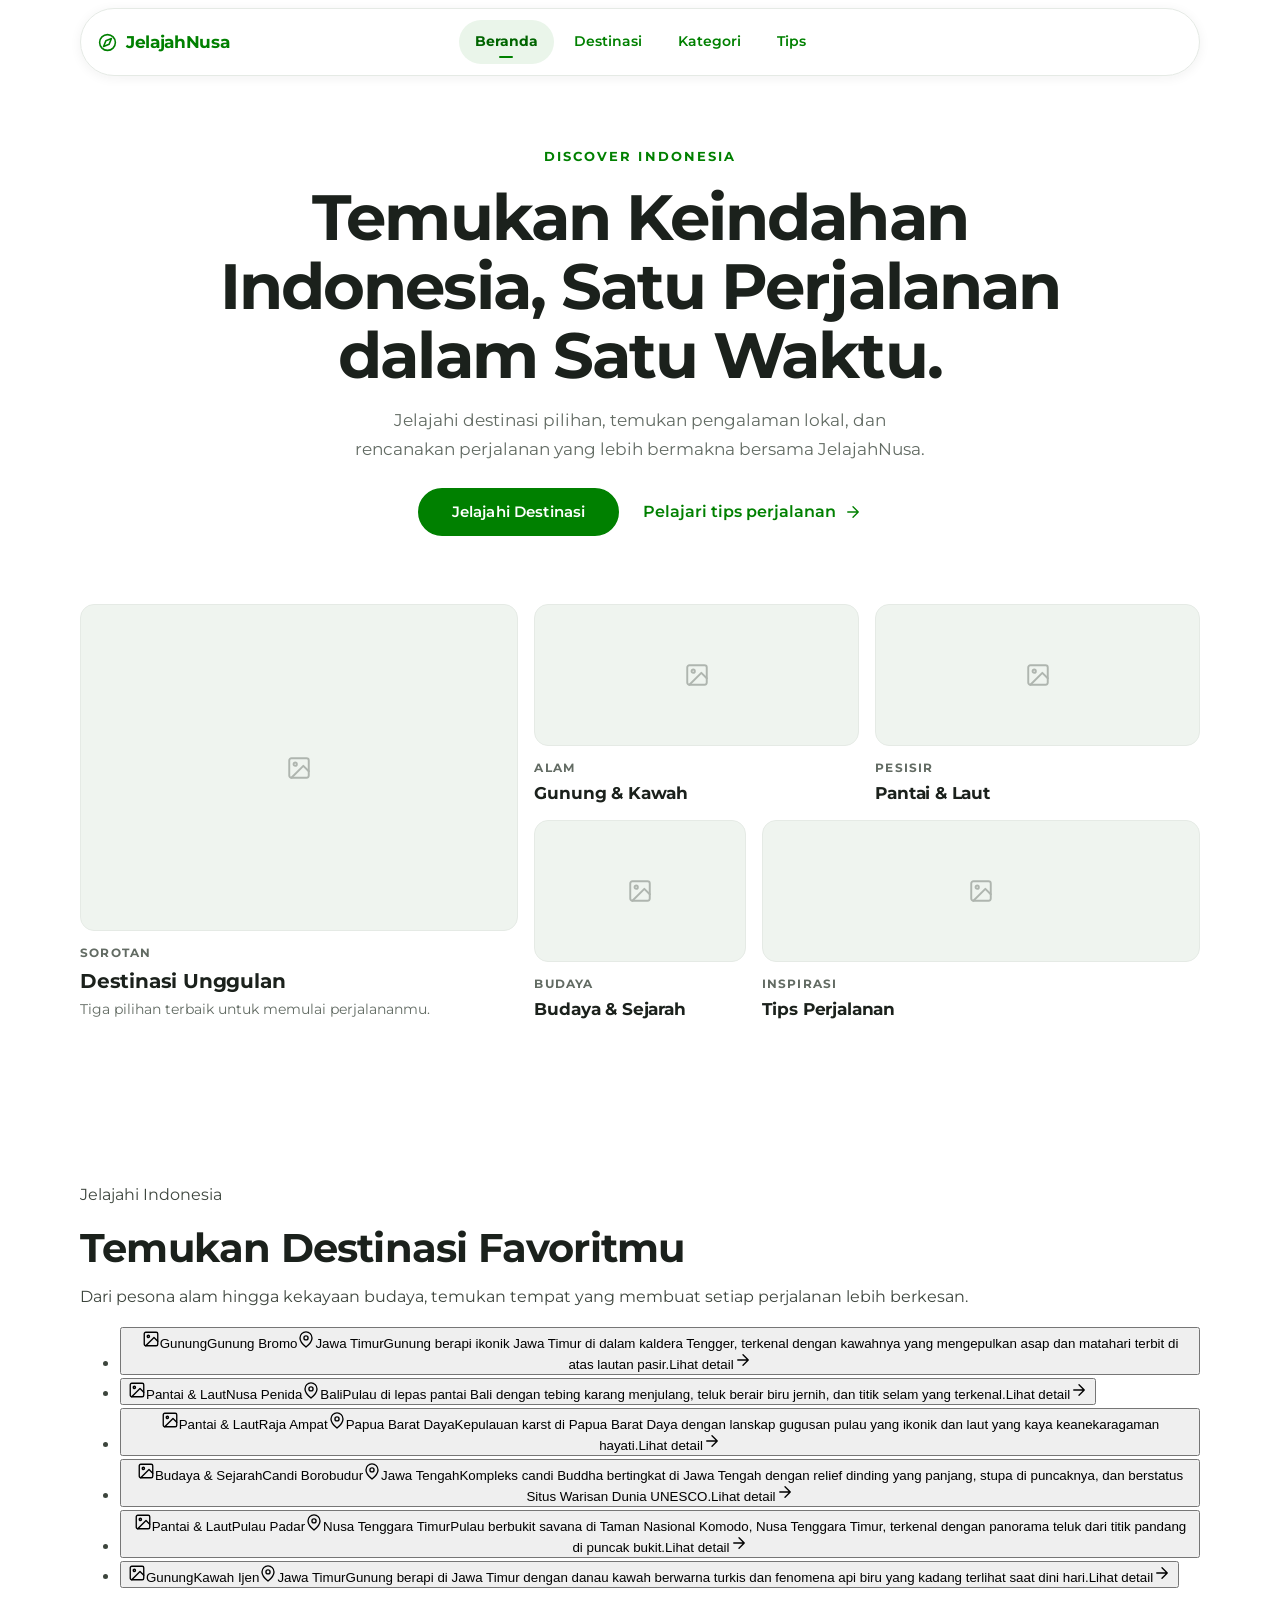
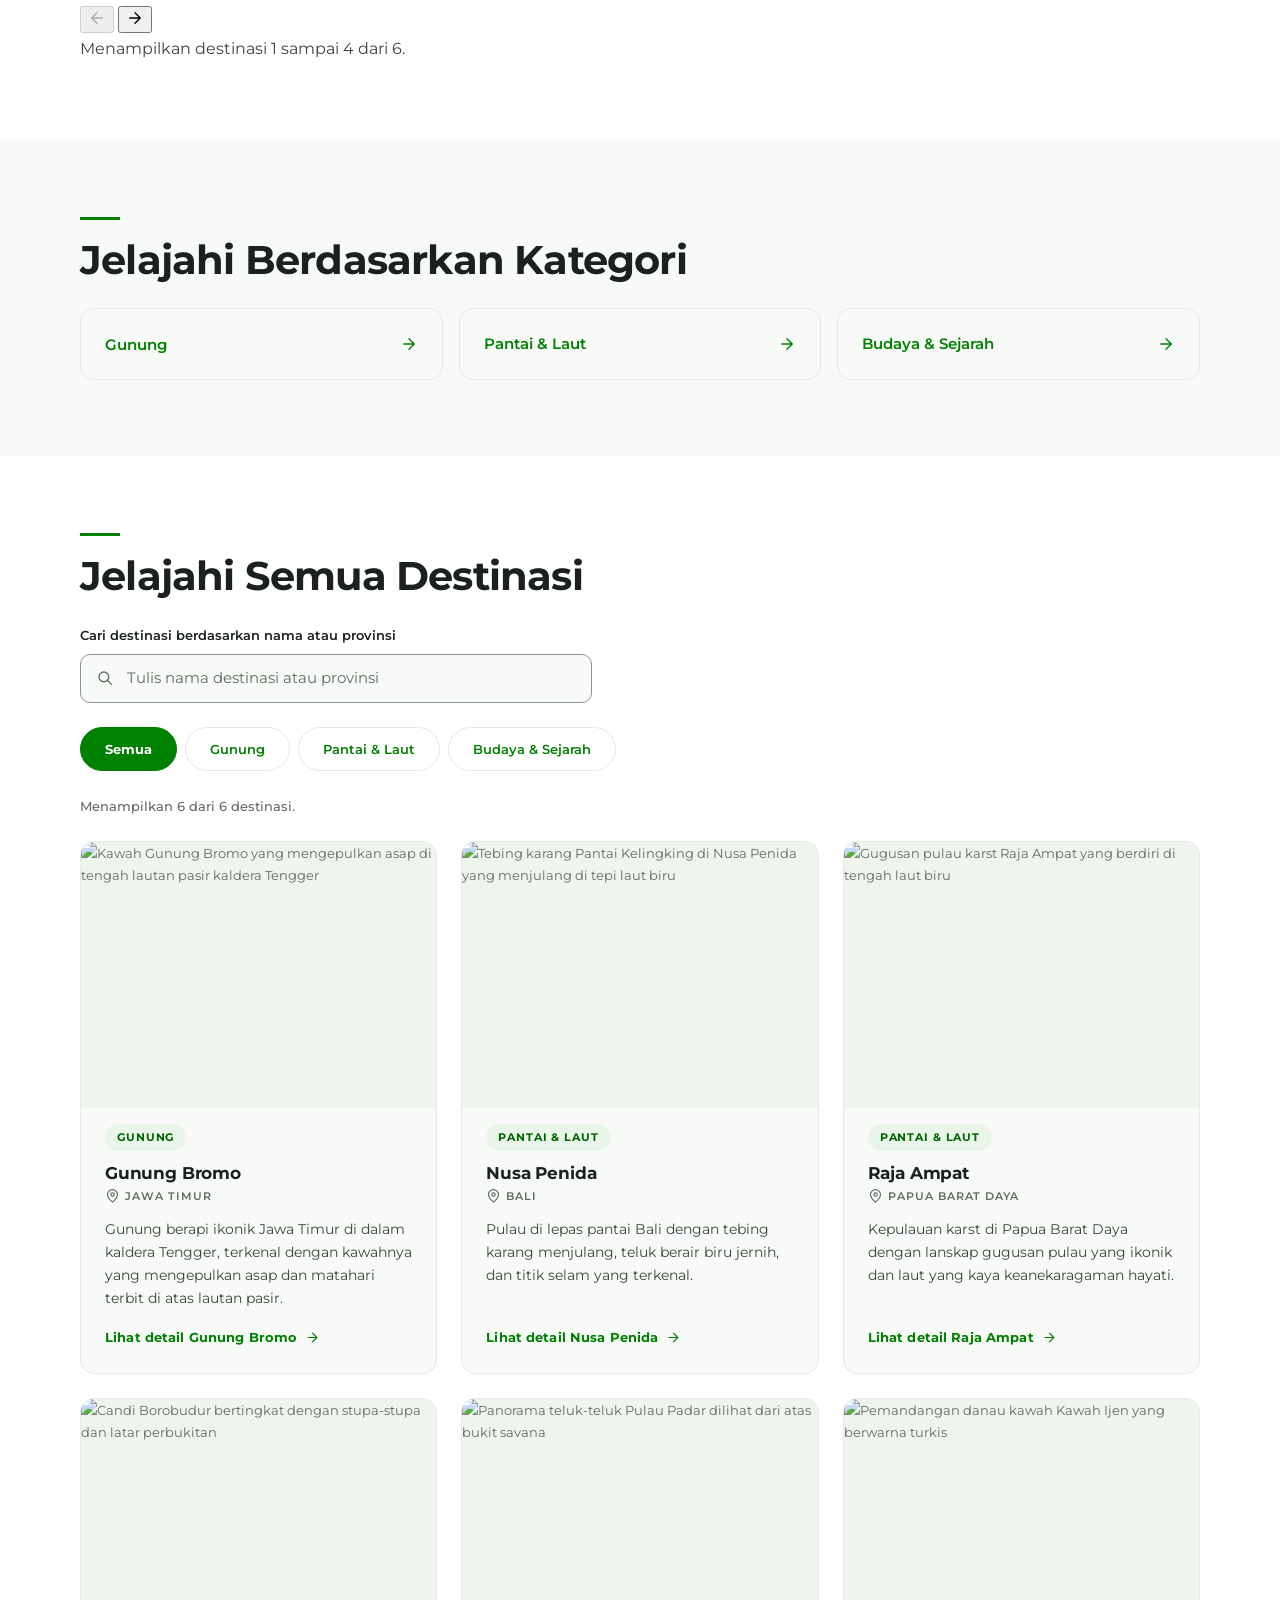
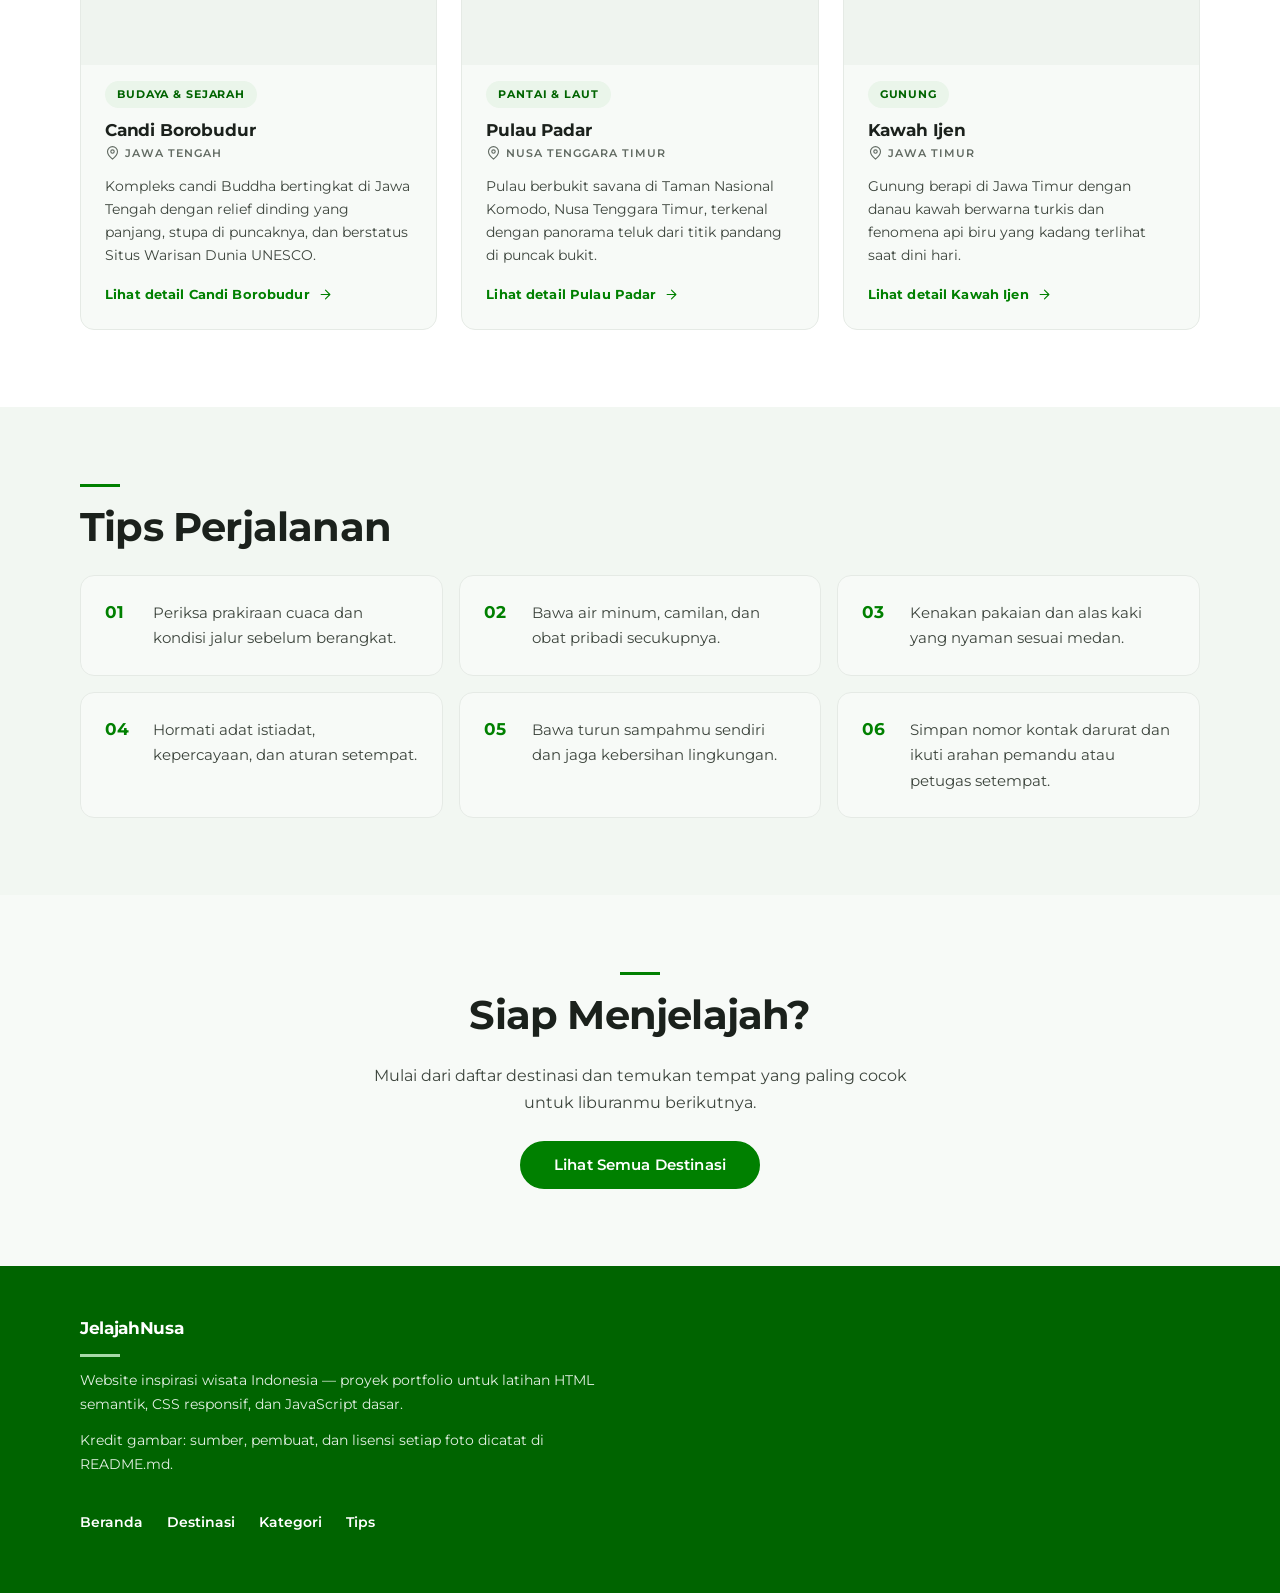
==== commit 1e8f84bb: "update feature" ====
--- a/index.html
+++ b/index.html
@@ -181,11 +181,39 @@
       </ul>
     </section>
 
-    <!-- ===== 2. Featured Destinations ===== -->
-    <section class="featured" id="featured">
-      <h2>Destinasi Unggulan</h2>
-      <!-- 3 kartu destinasi unggulan dirender oleh js/main.js dari data.js -->
-      <div class="card-grid" id="featured-grid"></div>
+    <!-- ===== 2. Destination Showcase (editorial carousel) ===== -->
+    <section class="showcase" id="featured" aria-labelledby="showcase-title">
+      <div class="showcase__header">
+        <p class="showcase__eyebrow">Jelajahi Indonesia</p>
+        <h2 class="showcase__title" id="showcase-title">Temukan Destinasi Favoritmu</h2>
+        <p class="showcase__description">
+          Dari pesona alam hingga kekayaan budaya, temukan tempat yang membuat setiap perjalanan lebih berkesan.
+        </p>
+      </div>
+
+      <div class="showcase__carousel" role="region" aria-roledescription="carousel" aria-labelledby="showcase-title">
+        <!-- Kartu foto dirender oleh js/main.js dari data.js.
+             Slot gambar AVIF diatur lewat objek SHOWCASE_IMAGES di js/main.js. -->
+        <div class="showcase__viewport" id="showcase-viewport">
+          <ul class="showcase__track" id="featured-grid"></ul>
+        </div>
+
+        <div class="showcase__footer">
+          <div class="showcase__controls">
+            <button type="button" class="showcase__control" id="showcase-prev" aria-label="Destinasi sebelumnya" aria-controls="featured-grid" disabled>
+              <svg class="icon" viewBox="0 0 24 24" width="20" height="20" fill="none" stroke="currentColor" stroke-width="1.8" stroke-linecap="round" stroke-linejoin="round" aria-hidden="true" focusable="false">
+                <path d="M19 12H5M12 19l-7-7 7-7"></path>
+              </svg>
+            </button>
+            <button type="button" class="showcase__control" id="showcase-next" aria-label="Destinasi berikutnya" aria-controls="featured-grid">
+              <svg class="icon" viewBox="0 0 24 24" width="20" height="20" fill="none" stroke="currentColor" stroke-width="1.8" stroke-linecap="round" stroke-linejoin="round" aria-hidden="true" focusable="false">
+                <path d="M5 12h14M12 5l7 7-7 7"></path>
+              </svg>
+            </button>
+          </div>
+          <p class="visually-hidden" id="showcase-status" aria-live="polite"></p>
+        </div>
+      </div>
     </section>
 
     <!-- ===== 3. Explore by Category ===== -->
@@ -268,6 +296,47 @@
     </nav>
   </footer>
 
+  <!-- ===== Destination detail dialog ===== -->
+  <!-- Dirender ulang oleh js/main.js berdasarkan data destinasi yang dipilih. -->
+  <dialog class="detail-dialog" id="destination-dialog" aria-labelledby="destination-dialog-title" aria-describedby="destination-dialog-description">
+    <div class="detail-dialog__panel">
+      <button type="button" class="detail-dialog__close" id="destination-dialog-close" aria-label="Tutup detail destinasi">
+        <svg class="icon" viewBox="0 0 24 24" width="20" height="20" fill="none" stroke="currentColor" stroke-width="1.8" stroke-linecap="round" stroke-linejoin="round" aria-hidden="true" focusable="false">
+          <path d="M6 6 18 18M18 6 6 18"></path>
+        </svg>
+      </button>
+
+      <div class="detail-dialog__scroll">
+        <div class="detail-dialog__media" id="destination-dialog-media"></div>
+
+        <div class="detail-dialog__content">
+          <p class="detail-dialog__eyebrow" id="destination-dialog-category"></p>
+          <h2 class="detail-dialog__title" id="destination-dialog-title"></h2>
+          <p class="detail-dialog__location">
+            <svg class="icon" viewBox="0 0 24 24" width="16" height="16" fill="none" stroke="currentColor" stroke-width="1.8" stroke-linecap="round" stroke-linejoin="round" aria-hidden="true" focusable="false">
+              <path d="M20 10.5c0 5.6-6.1 10.6-8 12.1-1.9-1.5-8-6.5-8-12.1a8 8 0 0 1 16 0Z"></path>
+              <circle cx="12" cy="10.5" r="2.75"></circle>
+            </svg>
+            <span id="destination-dialog-location"></span>
+          </p>
+          <p class="detail-dialog__description" id="destination-dialog-description"></p>
+
+          <div class="detail-dialog__highlights-wrap">
+            <h3>Sorotan</h3>
+            <ul class="detail-dialog__highlights" id="destination-dialog-highlights"></ul>
+          </div>
+
+          <a class="btn btn-primary detail-dialog__cta" id="destination-dialog-link" href="destination.html">
+            Lihat Halaman Destinasi
+            <svg class="icon" viewBox="0 0 24 24" width="18" height="18" fill="none" stroke="currentColor" stroke-width="1.8" stroke-linecap="round" stroke-linejoin="round" aria-hidden="true" focusable="false">
+              <path d="M5 12h14M12 5l7 7-7 7"></path>
+            </svg>
+          </a>
+        </div>
+      </div>
+    </div>
+  </dialog>
+
   <script src="js/data.js"></script>
   <script src="js/main.js"></script>
 </body>
--- a/css/style.css
+++ b/css/style.css
@@ -129,6 +129,9 @@
 }
 
 body {
+  display: flex;
+  flex-direction: column;
+  min-height: 100vh;
   margin: 0;
   overflow-x: clip;
   background-color: var(--color-bg);
@@ -139,6 +142,11 @@
   font-weight: 400;
   -webkit-font-smoothing: antialiased;
   overflow-wrap: break-word;
+}
+
+/* Halaman pendek tetap menempelkan footer ke dasar viewport. */
+main {
+  flex: 1 0 auto;
 }
 
 /* Atribut hidden harus menang atas display komponen. */
@@ -329,9 +337,9 @@
   outline-offset: 3px;
 }
 
-/* Di atas latar hijau tua, outline memakai hijau muda (6.47:1). */
-.site-footer :focus-visible,
-.skip-link:focus-visible {
+/* Di atas latar hijau tua footer, outline memakai hijau muda (4.7:1).
+   Skip link tidak termasuk: fokusnya berada di atas latar putih. */
+.site-footer :focus-visible {
   outline-color: var(--color-focus-on-dark);
 }
 
